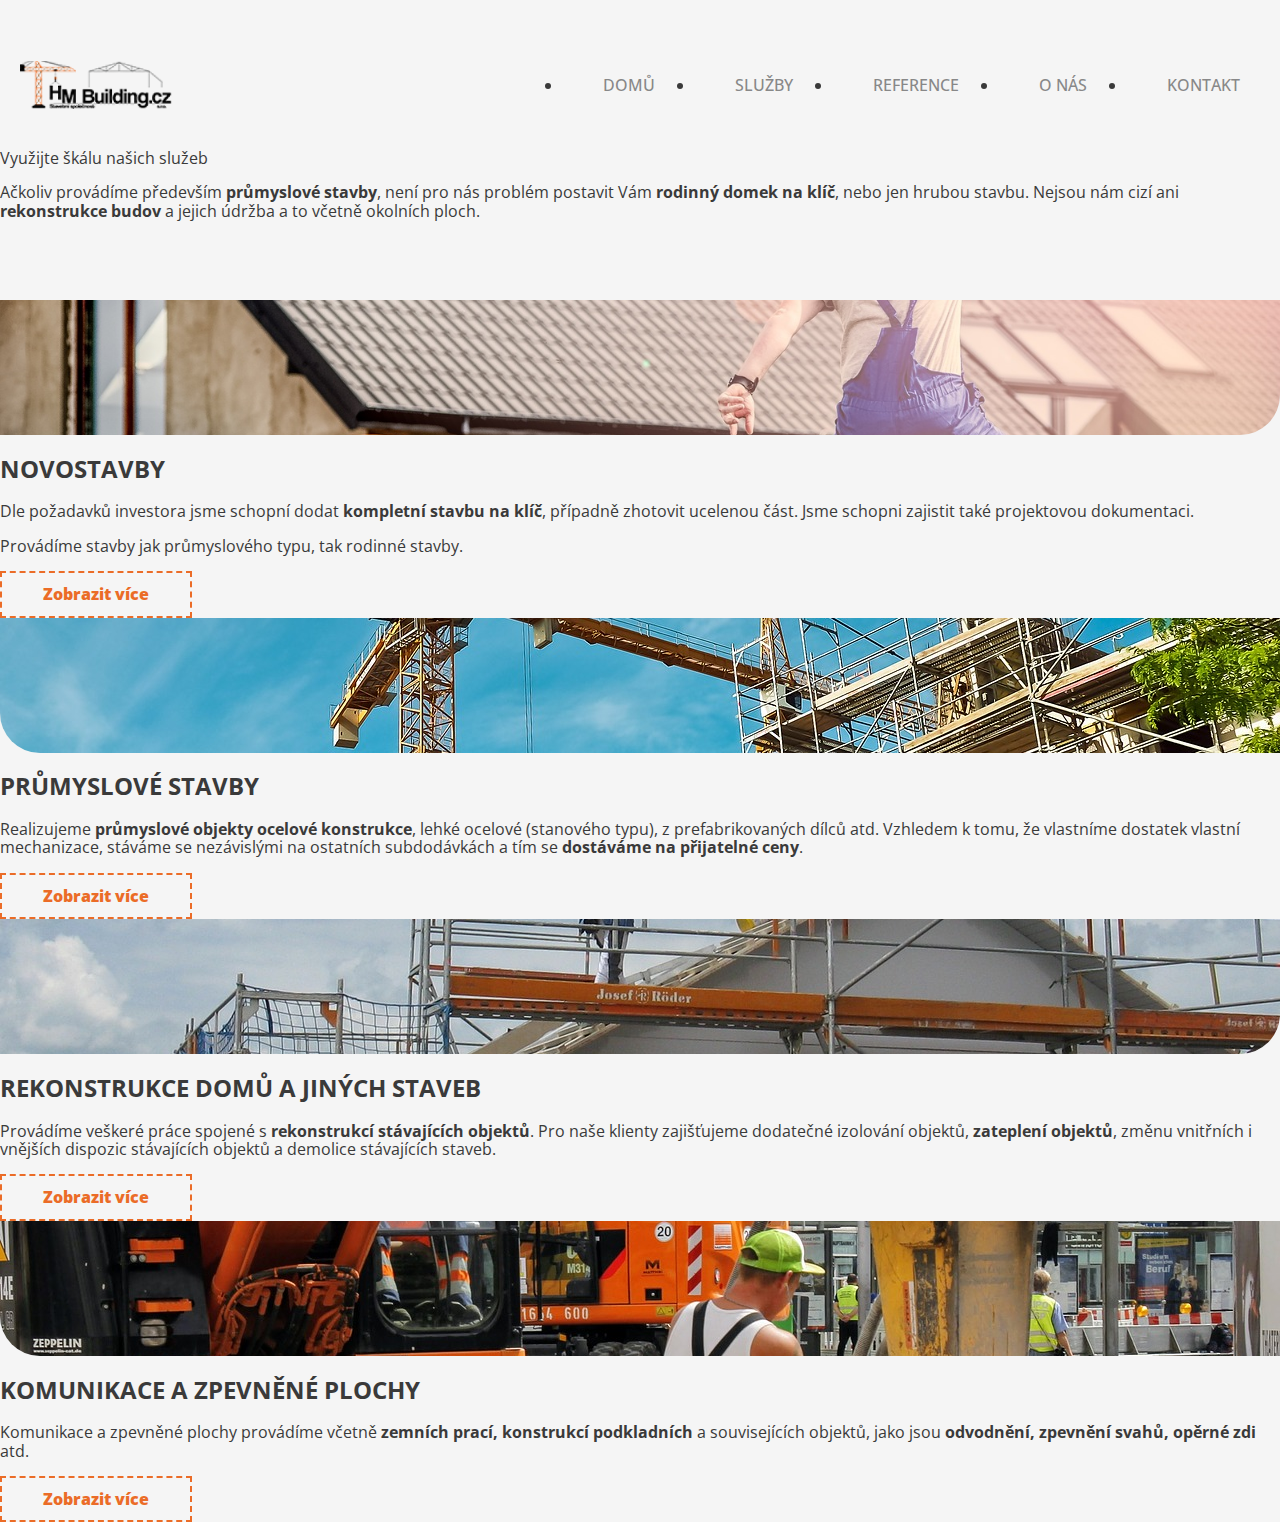
==== index.html @ 8fd3c20a "." ====
<!DOCTYPE html>
<html lang="en">
<head>
    <meta charset="UTF-8">
    <meta http-equiv="X-UA-Compatible" content="IE=edge">
    <meta name="viewport" content="width=device-width, initial-scale=1.0">
    <title>HmBuilding</title>
    <link href='https://fonts.googleapis.com/css?family=Open Sans' rel='stylesheet'>
    <link rel="stylesheet" href="CSS/normalize.css">
    <link rel="stylesheet" href="CSS/main.css">

</head>
<body>
    <main>
        <header class="header">
            <nav class="navigation">
                <div class="navigation__logo">
                    <a href="./index.html">
                        <img src="./media/logo.png" alt="Logo firmy">
                    </a>
                </div>
        
                <menu class="navigation__menu">
                    <span class="menu__arrow"></span>
                    <li class="menu__item"><a class="active" href="./index.html">DOMŮ</a></li>
                    <li class="menu__item"><a href="./index.html#services">SLUŽBY</a></li>
                    <li class="menu__item"><a href="./sites/references.html">REFERENCE</a></li>
                    <li class="menu__item"><a href="./sites/aboutus.html">O NÁS</a></li>
                    <li class="menu__item"><a href="./sites/contact.html">KONTAKT</a></li>
                </menu>

            </nav>
    
            <div class="page-header">
                <p class="page-header__title">HM Building.cz s.r.o 
                    <span class="page-header__title--break">liberecká stavební společnost</span></p>
                <button class="page-header__button button">
                    <a href="./index.html#services">pokračovat<span class="button__arrow-down"></span></a>
                </button>
            </div>
        </header>

        <section class="services">
            <div class="sevices__content">
                <div class="services__intem services__item--header">
                    <div class="item__flex">
                        <p class="item__title">Využijte škálu našich <span class="item__title--marked">služeb</span></p>
                        <p class="item__description">Ačkoliv provádíme především <b>průmyslové stavby</b>, není pro nás problém postavit Vám <b>rodinný domek na klíč</b>, nebo jen hrubou stavbu. Nejsou nám cizí ani <b>rekonstrukce budov</b> a jejich údržba a to včetně okolních ploch.</p>
                    </div>
                </div>

                <div class="services__item services__item--img-newbuidlings" >
                    <div class="item__flex">
                        <h2 class="item__title">NOVOSTAVBY</h2>
                        <p class="item__description">Dle požadavků investora jsme schopní dodat <b>kompletní stavbu na klíč</b>, případně zhotovit ucelenou část. Jsme schopni zajistit také projektovou dokumentaci.</p>
                        <p class="item__description">Provádíme stavby jak průmyslového typu, tak rodinné stavby.</p>
                        <button class="item__button button button--hover-main">
                            <a href="./sites/newbuildings.html">Zobrazit více</a>
                        </button>
                    </div>
                </div>
        
                <div class="services__item services__item--img-industrialbuildings" >
                    <div class="item__flex">
                        <h2 class="item__title">PRŮMYSLOVÉ STAVBY</h2>
                        <p class="item__description">Realizujeme <b>průmyslové objekty ocelové konstrukce</b>, lehké ocelové (stanového typu), z prefabrikovaných dílců atd. Vzhledem k tomu, že vlastníme dostatek vlastní mechanizace, stáváme se nezávislými na ostatních subdodávkách a tím se <b>dostáváme na přijatelné ceny</b>.</p>
                        <button class="item__button button button--hover-main">
                            <a href="./sites/industrialbuildings.html">Zobrazit více</a>  
                        </button>      
                    </div>
                </div>
        
                <div class="services__item services__item--img-reconstructions" >
                    <div class="item__flex">
                        <h2 class="item__title">REKONSTRUKCE DOMŮ A JINÝCH STAVEB</h2>
                        <p class="item__description">Provádíme veškeré práce spojené s <b>rekonstrukcí stávajících objektů</b>. Pro naše klienty zajišťujeme dodatečné izolování objektů, <b>zateplení objektů</b>, změnu vnitřních i vnějších dispozic stávajících objektů a demolice stávajících staveb. </p>
                        <button class="item__button button button--hover-main">
                            <a href="./sites/reconstructions.html">Zobrazit více</a>  
                        </button>
                    </div>
                </div>
        
                <div class="services__item services__item--img-communicationarea" >
                    <div class="item__flex">
                        <h2 class="item__title">KOMUNIKACE A ZPEVNĚNÉ PLOCHY</h2>
                        <p class="item__description">Komunikace a zpevněné plochy provádíme včetně <b>zemních prací, konstrukcí podkladních</b> a souvisejících objektů, jako jsou <b>odvodnění, zpevnění svahů, opěrné zdi</b> atd.</p>
                        <button class="item__button button button--hover-main">
                            <a href="./sites/communicationarea.html">Zobrazit více</a>  
                        </button>
                    </div>
                </div>
            </div>
        </section>
        </main>
</body>
</html>
---- CSS/main.css ----
:root {
    --background: #F5F5F5;
--primary: #EB6C27;
--text: #3a3a3a;
--text--gray: #888888;
}
html{
    overflow-x: hidden;
    font-family: 'Open Sans';
    margin: 0;
    padding: 0;
}

body{
    display: flex;
    flex-direction: column;
    color: var(--text);
    background-color: var(--background);
}

a {
    text-decoration: none;
}

img {
    width: 100%;
    display: block;
    object-fit: cover;
}

.page-header__title {
font-weight: 800;
font-size: 2em;
color: var(--background);
text-align: center;
}


nav.navigation {
position: absolute;
padding: 1.75em 0;
z-index: 5;
width: 100%;
display: flex;
justify-content: space-between;
align-items: center;
background-color: var(--background);
font-weight: 400;
color: var(--text);
}

.navigation__logo img {
height: 3em;
}

.navigation__menu {
display: flex;
justify-content: center;
flex-direction: row;
align-items: center;
z-index: 2;
}

.navigation__menu .menu__item a {
padding: 2.6em 2.5em;
font-weight: 500;
color: var(--text--gray);
}


.page-header .page-header--img none{
    display: none;
}


.button__arrow-down {
    margin-left: 15px;
    margin-bottom: 3px;
    border: solid white;
    border-width: 0 3px 3px 0;
    display: inline-block;
    padding: 8px;
    transform: rotate(45deg);
    -webkit-transform: rotate(45deg);
}

.button {
    width: 250px;
    padding: 12px 40px;
    display: block;
    color: white;
    border: none;
    text-align: center;
    text-decoration: none;
    font-size: 16px;
    font-weight: 800;
    transition-duration: 0.4s;
    cursor: pointer;
    background-color: var(--main);
}

button {
    border: none;
    outline:none;
}


.button a {
    color: var(--white);
}

.page-header__button {
    display: none;
    margin-top: 2em;
    padding: 20px 50px;
    font-size: 1.2em;
}



.services {
    max-width: 1600px;
    margin-left: auto;
    margin-right: auto;
}

.services__content {
    margin-right: 1.5em;
    margin-left: 1.5em;
    gap: 2em;
}

.services__item .button {
    padding: 12px 40px;
    color:#EB6C27;
    width: 12em;
    border: dashed;
    border-width: 2px;
    background-color: var(--white);
}

.services__item .button a {
    color:#EB6C27;
}


.services__item--header {
    margin: 5em 0em;
}

.services__item--img-communicationarea::before, .services__item--img-industrialbuildings::before, .services__item--img-newbuidlings::before, .services__item--img-reconstructions::before{
    content: '';
    display: block;
    min-height: 15vh;
    background-image: unset;
    background-repeat: no-repeat;
    background-size: cover;
    width: 100%;
}

.services__item:nth-child(odd)::before{
    border-radius: 0 0 0 40px;
    background-position: center;
}

.services__item:nth-child(even)::before{
    border-radius: 0 0 40px 0;
}

.services__item--img-newbuidlings::before {
    background-image: url(../media/sluzba-novostavby-1200w.jpg);
    background-position: center;
}


.services__item--img-industrialbuildings::before {
    background: url(../media/sluzba-prumyslove-stavby-1920w.jpg);
    background-position: center;
}

.services__item--img-reconstructions::before {
    background: url(../media/sluzba-rekonstrukce-1920w.jpg);
    background-position: center;
}

.services__item--img-communicationarea::before {
    background: url(../media/sluzba-komunikace-a-zpevnene-plochy-1200w.jpg);
    background-position: center;
}
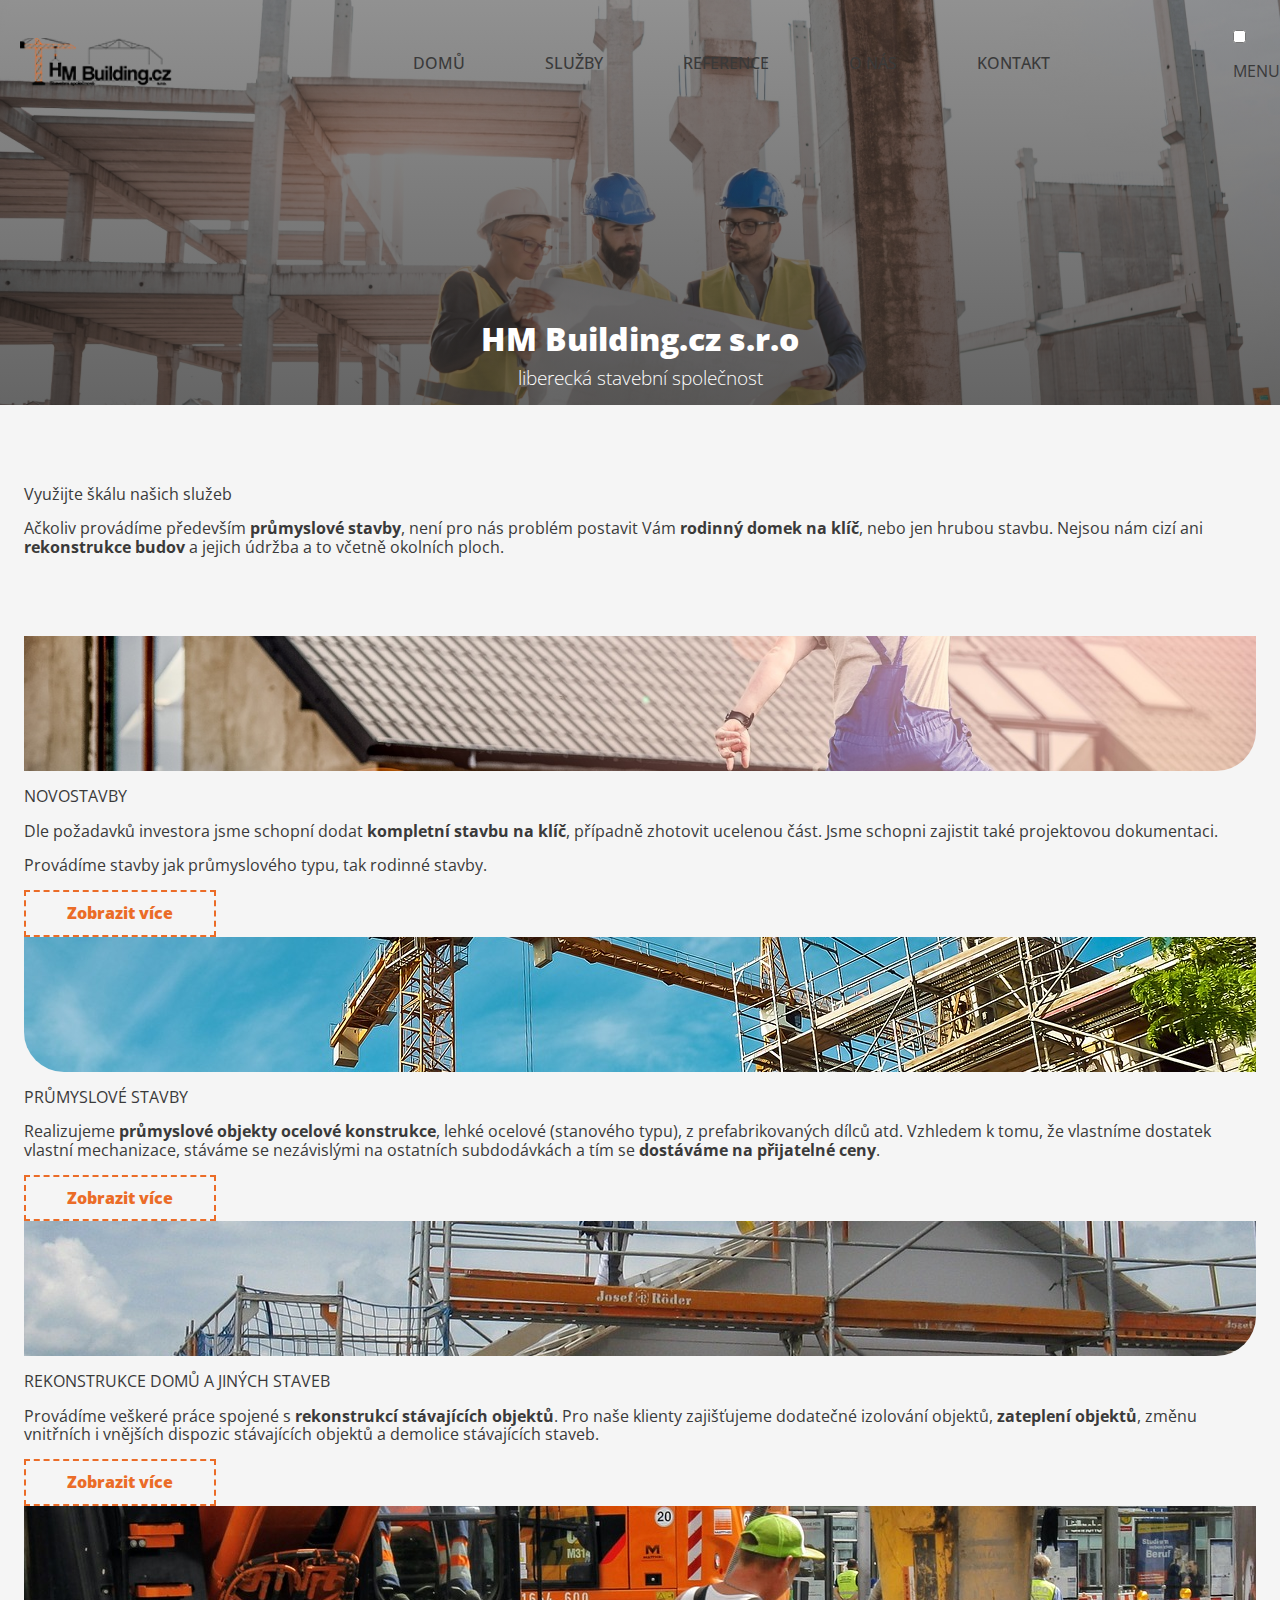
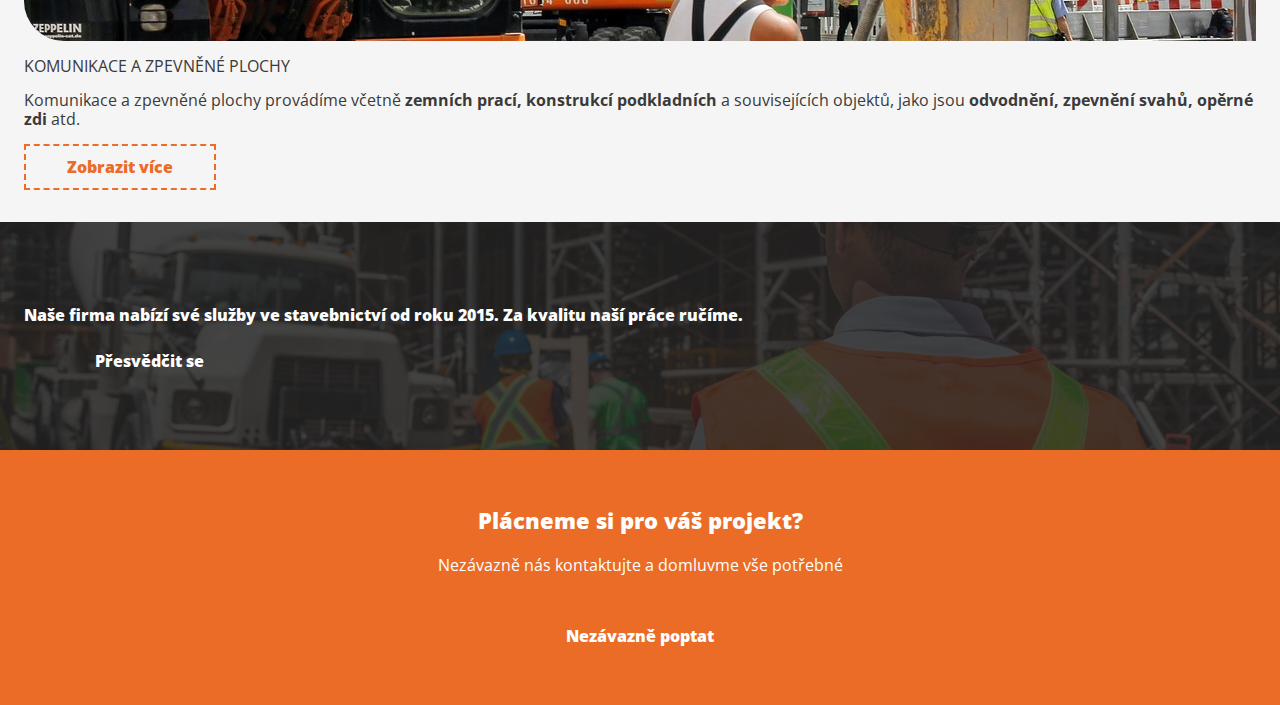
==== commit b2e26f49: "." ====
--- a/index.html
+++ b/index.html
@@ -28,7 +28,12 @@
                     <li class="menu__item"><a href="./sites/aboutus.html">O NÁS</a></li>
                     <li class="menu__item"><a href="./sites/contact.html">KONTAKT</a></li>
                 </menu>
-
+    
+                <div class="navigation__hamburger">
+                    <input type="checkbox" class="hamburger__toggle-menu">
+                    <p class="hamburger__hamburger-description">MENU</p>
+                    <span class="hamburger__hamburger-line"></span>
+                </div>
             </nav>
     
             <div class="page-header">
@@ -39,19 +44,21 @@
                 </button>
             </div>
         </header>
-
-        <section class="services">
-            <div class="sevices__content">
-                <div class="services__intem services__item--header">
+    
+    
+    
+        <section class="services" id="services">
+            <div class="services__content">
+                <div class="services__item services__item--header">
                     <div class="item__flex">
                         <p class="item__title">Využijte škálu našich <span class="item__title--marked">služeb</span></p>
                         <p class="item__description">Ačkoliv provádíme především <b>průmyslové stavby</b>, není pro nás problém postavit Vám <b>rodinný domek na klíč</b>, nebo jen hrubou stavbu. Nejsou nám cizí ani <b>rekonstrukce budov</b> a jejich údržba a to včetně okolních ploch.</p>
                     </div>
                 </div>
-
+        
                 <div class="services__item services__item--img-newbuidlings" >
                     <div class="item__flex">
-                        <h2 class="item__title">NOVOSTAVBY</h2>
+                        <p class="item__title">NOVOSTAVBY</p>
                         <p class="item__description">Dle požadavků investora jsme schopní dodat <b>kompletní stavbu na klíč</b>, případně zhotovit ucelenou část. Jsme schopni zajistit také projektovou dokumentaci.</p>
                         <p class="item__description">Provádíme stavby jak průmyslového typu, tak rodinné stavby.</p>
                         <button class="item__button button button--hover-main">
@@ -62,7 +69,7 @@
         
                 <div class="services__item services__item--img-industrialbuildings" >
                     <div class="item__flex">
-                        <h2 class="item__title">PRŮMYSLOVÉ STAVBY</h2>
+                        <p class="item__title">PRŮMYSLOVÉ STAVBY</p>
                         <p class="item__description">Realizujeme <b>průmyslové objekty ocelové konstrukce</b>, lehké ocelové (stanového typu), z prefabrikovaných dílců atd. Vzhledem k tomu, že vlastníme dostatek vlastní mechanizace, stáváme se nezávislými na ostatních subdodávkách a tím se <b>dostáváme na přijatelné ceny</b>.</p>
                         <button class="item__button button button--hover-main">
                             <a href="./sites/industrialbuildings.html">Zobrazit více</a>  
@@ -72,7 +79,7 @@
         
                 <div class="services__item services__item--img-reconstructions" >
                     <div class="item__flex">
-                        <h2 class="item__title">REKONSTRUKCE DOMŮ A JINÝCH STAVEB</h2>
+                        <p class="item__title">REKONSTRUKCE DOMŮ A JINÝCH STAVEB</p>
                         <p class="item__description">Provádíme veškeré práce spojené s <b>rekonstrukcí stávajících objektů</b>. Pro naše klienty zajišťujeme dodatečné izolování objektů, <b>zateplení objektů</b>, změnu vnitřních i vnějších dispozic stávajících objektů a demolice stávajících staveb. </p>
                         <button class="item__button button button--hover-main">
                             <a href="./sites/reconstructions.html">Zobrazit více</a>  
@@ -82,7 +89,7 @@
         
                 <div class="services__item services__item--img-communicationarea" >
                     <div class="item__flex">
-                        <h2 class="item__title">KOMUNIKACE A ZPEVNĚNÉ PLOCHY</h2>
+                        <p class="item__title">KOMUNIKACE A ZPEVNĚNÉ PLOCHY</p>
                         <p class="item__description">Komunikace a zpevněné plochy provádíme včetně <b>zemních prací, konstrukcí podkladních</b> a souvisejících objektů, jako jsou <b>odvodnění, zpevnění svahů, opěrné zdi</b> atd.</p>
                         <button class="item__button button button--hover-main">
                             <a href="./sites/communicationarea.html">Zobrazit více</a>  
@@ -91,6 +98,26 @@
                 </div>
             </div>
         </section>
-        </main>
+    
+        <section class="confidence">
+            <div class="confidence__content">
+                <p class="content__description">Naše firma nabízí své služby 
+                    ve stavebnictví od roku 2015.
+                <span class="content__description--break">Za kvalitu naší práce ručíme.</span></p>
+                <button class="content__button button button--hover-darkmain">
+                    <a href="./sites/references.html">Přesvědčit se</a>
+                </button>
+            </div>
+        </section>
+    
+       
+        <footer class="footer">
+            <h2 class="footer__title">Plácneme si pro váš projekt?</h2>
+            <p class="footer__description">Nezávazně nás kontaktujte a domluvme vše potřebné</p>
+            <button class="footer__button button button--hover-darkmain">
+                <a href="./sites/contact.html">Nezávazně poptat</a>
+            </button>
+        </footer>
+    </main>
 </body>
 </html>--- a/CSS/main.css
+++ b/CSS/main.css
@@ -35,38 +35,83 @@
 text-align: center;
 }
 
+.page-header.page-header--img-none {
+    display: none;
+}    
+
+.page-header {
+    background-image:
+    linear-gradient(to bottom, rgba(36, 36, 36, 0.50), rgba(36, 36, 36, 0.70)),
+    url(../media/pageheader-1920w.jpg);
+    background-size: cover;
+    background-repeat: no-repeat;
+    background-position: top center;
+    min-height: 45vh;
+    display: flex;
+    flex-direction: column;
+    align-items: center;
+    justify-content: end;
+}
+
+.page-header__title {
+    font-weight: 800;
+    font-size: 2em;
+    color: white;
+    text-align: center;
+    margin-bottom: 0.5em;
+}
+
+.page-header__title--break {
+    display: block;
+    font-weight: 300;
+    margin-top: 0.5em;
+    font-size: 0.6em;
+}
+
 
 nav.navigation {
-position: absolute;
-padding: 1.75em 0;
-z-index: 5;
-width: 100%;
-display: flex;
-justify-content: space-between;
-align-items: center;
-background-color: var(--background);
-font-weight: 400;
-color: var(--text);
+    position: absolute;
+    padding: 1.75em 0;
+    z-index: 999;
+    width: 100%;
+    display: flex;
+    justify-content: space-between;
+    align-items: center;
+    transition: 0.3s;
+    background-color: var(--white);
+    font-weight: 400;
+    color: var(--grey);
 }
 
 .navigation__logo img {
-height: 3em;
+    height: 3em;
 }
 
 .navigation__menu {
-display: flex;
-justify-content: center;
-flex-direction: row;
-align-items: center;
-z-index: 2;
+    display: flex;
+    justify-content: center;
+    flex-direction: row;
+    align-items: center;
+    z-index: 2;
+    transition: 0.5s;
+}
+
+.navigation__menu .menu__item {
+    list-style-type: none;
 }
 
 .navigation__menu .menu__item a {
-padding: 2.6em 2.5em;
-font-weight: 500;
-color: var(--text--gray);
-}
-
+    padding: 2.6em 2.5em;
+    transition: 0.3s;
+    font-weight: 500;
+    color: var(--lightgrey);
+}
+
+
+.navigation__menu .menu__item a:hover {
+    box-shadow: 0 -5px 0px var(--main) inset, 
+    500px 0 0 rgba(235, 108, 39, 0.1) inset;
+}
 
 .page-header .page-header--img none{
     display: none;
@@ -187,3 +232,56 @@
     background: url(../media/sluzba-komunikace-a-zpevnene-plochy-1200w.jpg);
     background-position: center;
 }
+
+.confidence {
+    background-image:
+    linear-gradient(to bottom, rgba(36, 36, 36, 0.85), rgba(36, 36, 36, 0.85)),
+    url(../media/background-CTAblock-4460w.jpg);
+    background-repeat: no-repeat;
+    font-weight: 800;
+    background-position: center;
+    background-size: cover;
+    padding: 1.5em;
+    color: white;
+    margin-top: 2em;
+    display: flex;
+    flex-direction: column;
+    justify-content: center;
+    min-height: 20vh;
+    padding: 1.5em;
+}
+
+.confidence__content {
+    max-width: 1600px;
+}
+
+footer {
+    padding: 1.5em;
+    text-align: center;
+    background-color: #EB6C27;
+    color: white;
+}
+
+.footer__button {
+    background-color: var(--white);
+    padding: 20px 30px;
+    margin-left: auto;
+    margin-right: auto;
+    margin-bottom: 1em;
+}
+
+.footer__button a {
+    color: var(--main);
+}
+
+.footer__description {
+    margin-bottom: 2em;
+    font-weight: 400;
+}
+
+.footer__title {
+    margin-top: 1.5em;
+    font-weight: 800;
+    font-size: 1.40em;
+    margin-bottom: 1em;
+}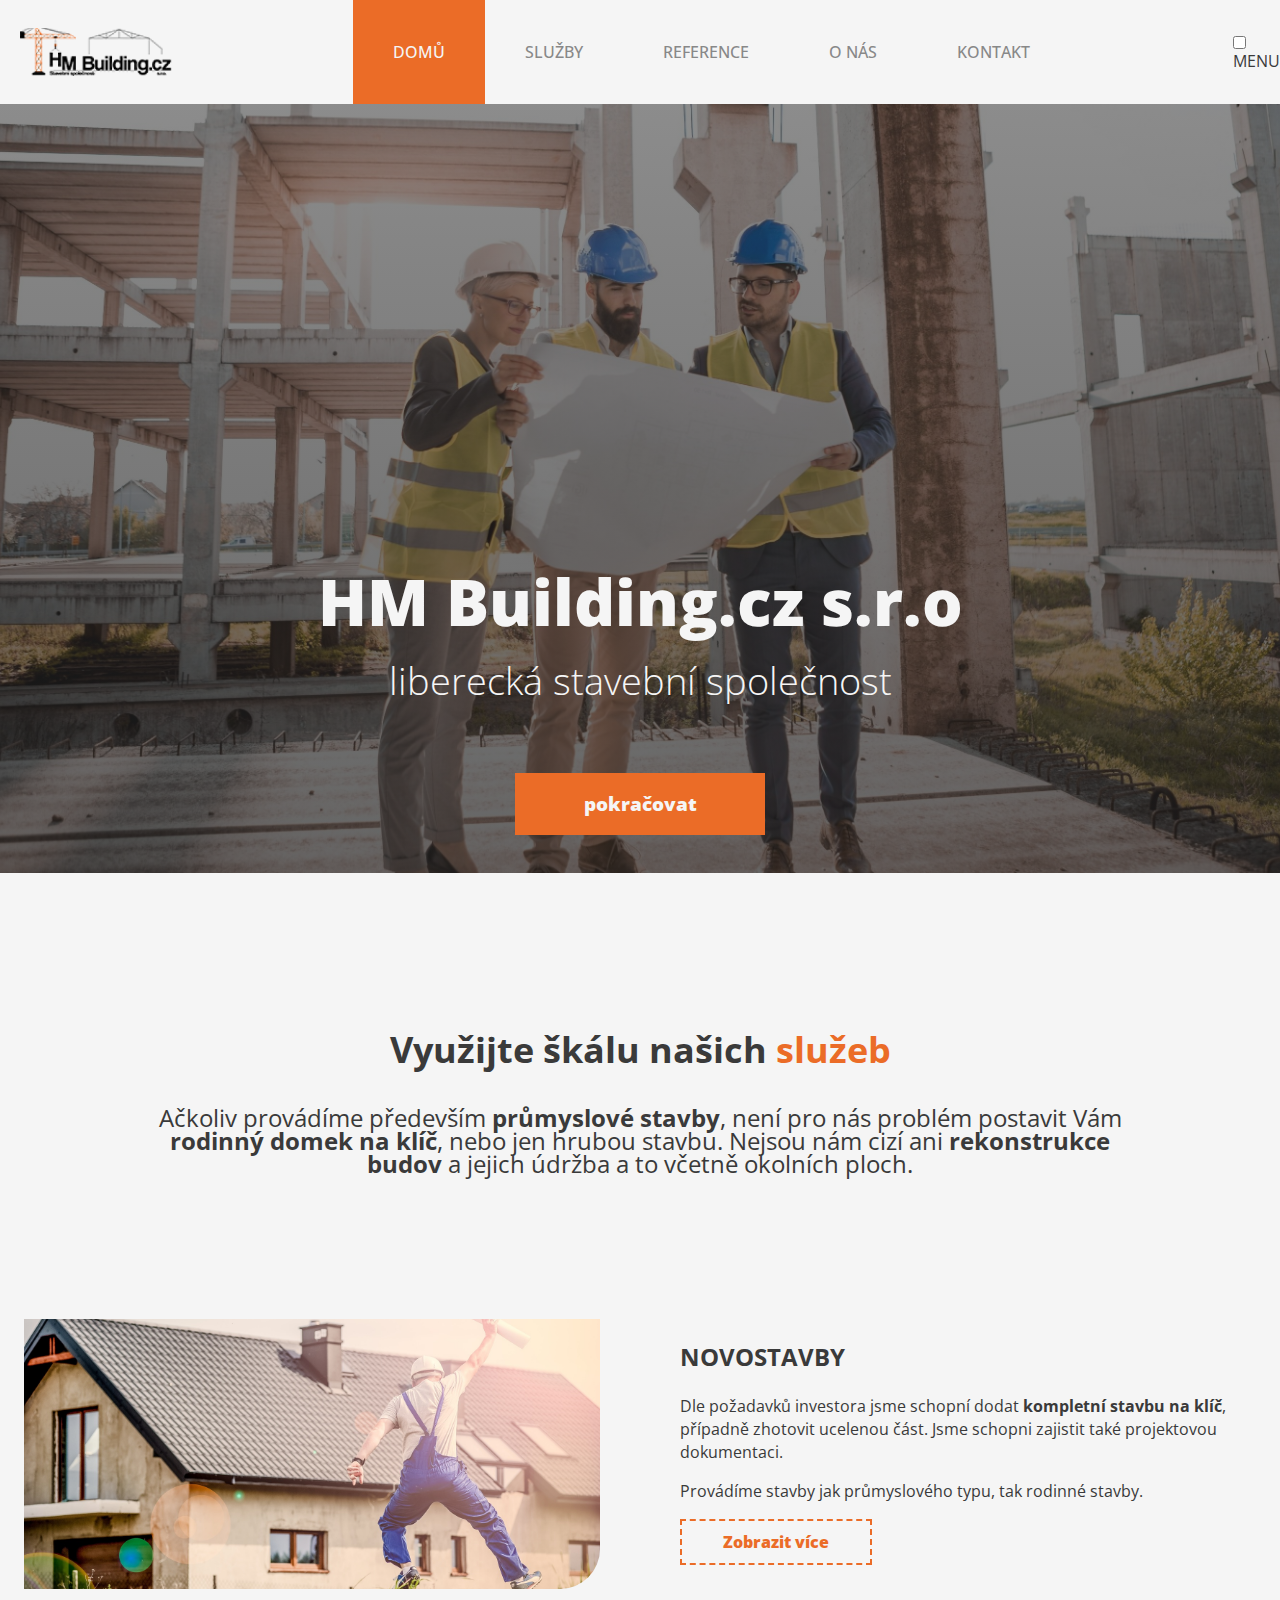
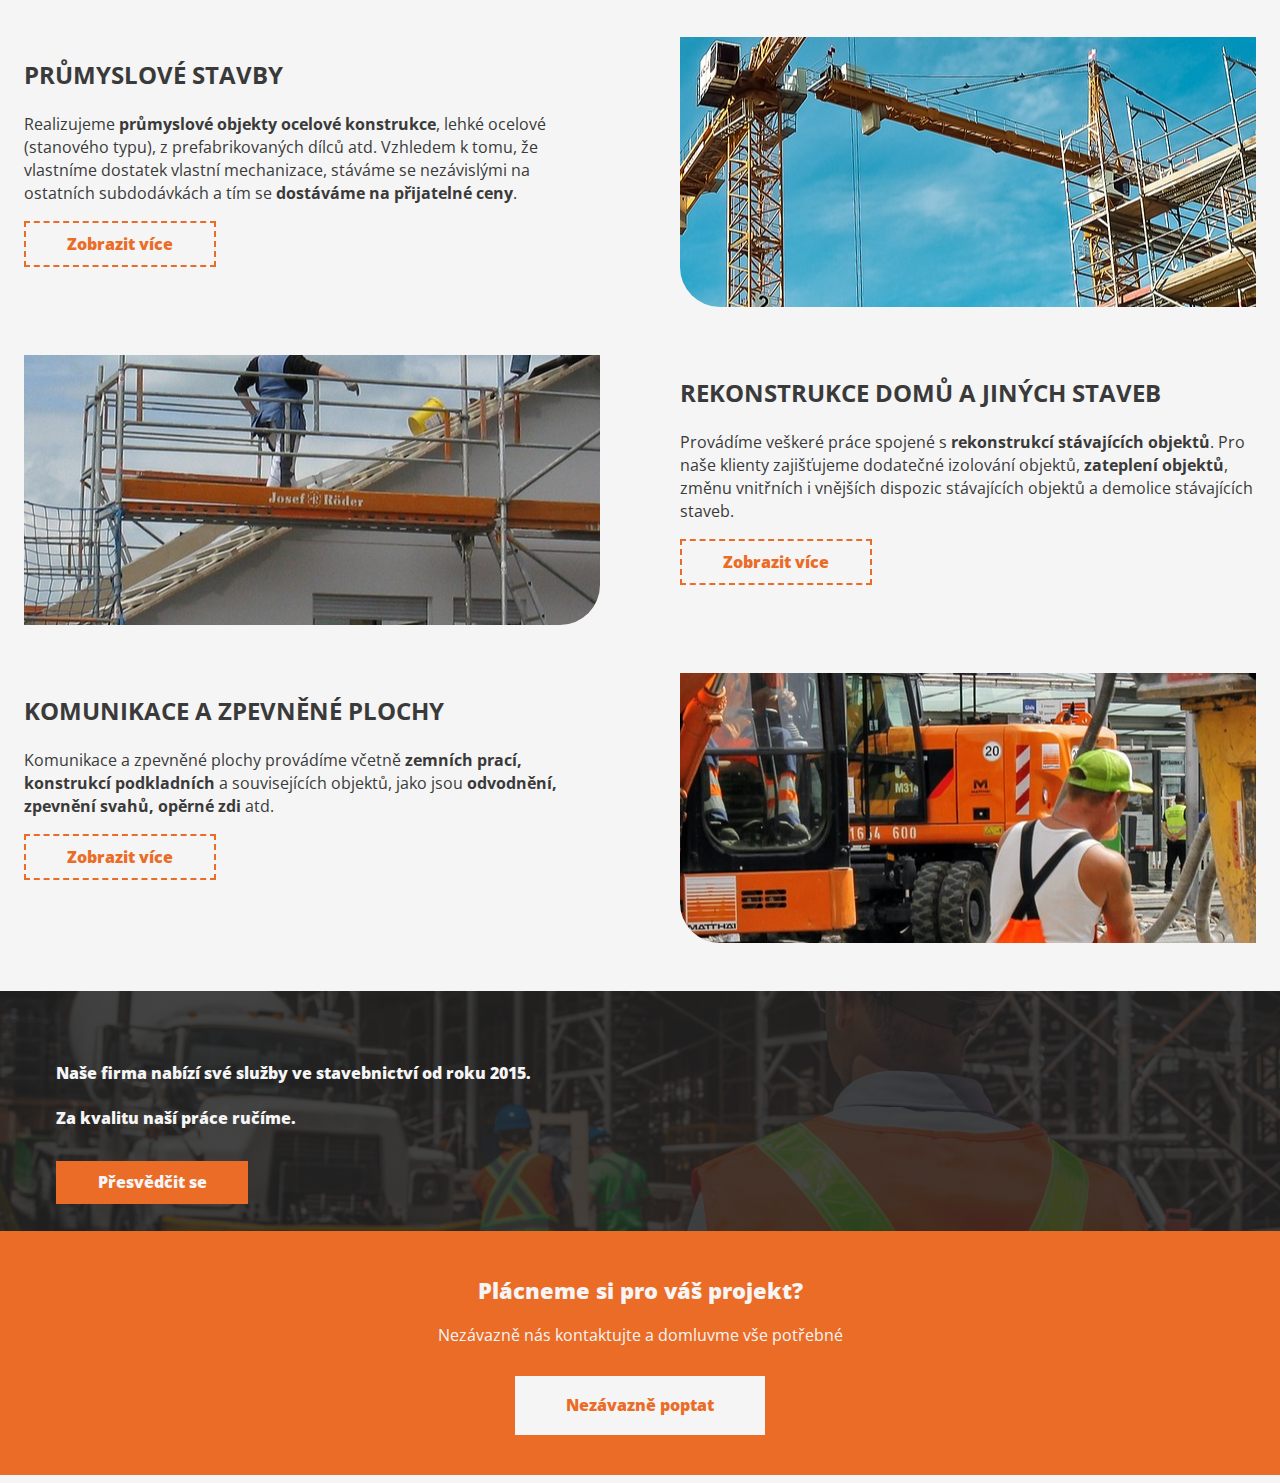
==== commit 6f33cca8: "." ====
--- a/index.html
+++ b/index.html
@@ -24,9 +24,9 @@
                     <span class="menu__arrow"></span>
                     <li class="menu__item"><a class="active" href="./index.html">DOMŮ</a></li>
                     <li class="menu__item"><a href="./index.html#services">SLUŽBY</a></li>
-                    <li class="menu__item"><a href="./sites/references.html">REFERENCE</a></li>
-                    <li class="menu__item"><a href="./sites/aboutus.html">O NÁS</a></li>
-                    <li class="menu__item"><a href="./sites/contact.html">KONTAKT</a></li>
+                    <li class="menu__item"><a href="./references.html">REFERENCE</a></li>
+                    <li class="menu__item"><a href="./aboutus.html">O NÁS</a></li>
+                    <li class="menu__item"><a href="./contact.html">KONTAKT</a></li>
                 </menu>
     
                 <div class="navigation__hamburger">
@@ -62,7 +62,7 @@
                         <p class="item__description">Dle požadavků investora jsme schopní dodat <b>kompletní stavbu na klíč</b>, případně zhotovit ucelenou část. Jsme schopni zajistit také projektovou dokumentaci.</p>
                         <p class="item__description">Provádíme stavby jak průmyslového typu, tak rodinné stavby.</p>
                         <button class="item__button button button--hover-main">
-                            <a href="./sites/newbuildings.html">Zobrazit více</a>
+                            <a href="./newbuildings.html">Zobrazit více</a>
                         </button>
                     </div>
                 </div>
@@ -72,7 +72,7 @@
                         <p class="item__title">PRŮMYSLOVÉ STAVBY</p>
                         <p class="item__description">Realizujeme <b>průmyslové objekty ocelové konstrukce</b>, lehké ocelové (stanového typu), z prefabrikovaných dílců atd. Vzhledem k tomu, že vlastníme dostatek vlastní mechanizace, stáváme se nezávislými na ostatních subdodávkách a tím se <b>dostáváme na přijatelné ceny</b>.</p>
                         <button class="item__button button button--hover-main">
-                            <a href="./sites/industrialbuildings.html">Zobrazit více</a>  
+                            <a href="./industrialbuildings.html">Zobrazit více</a>  
                         </button>      
                     </div>
                 </div>
@@ -82,7 +82,7 @@
                         <p class="item__title">REKONSTRUKCE DOMŮ A JINÝCH STAVEB</p>
                         <p class="item__description">Provádíme veškeré práce spojené s <b>rekonstrukcí stávajících objektů</b>. Pro naše klienty zajišťujeme dodatečné izolování objektů, <b>zateplení objektů</b>, změnu vnitřních i vnějších dispozic stávajících objektů a demolice stávajících staveb. </p>
                         <button class="item__button button button--hover-main">
-                            <a href="./sites/reconstructions.html">Zobrazit více</a>  
+                            <a href="./reconstructions.html">Zobrazit více</a>  
                         </button>
                     </div>
                 </div>
@@ -92,7 +92,7 @@
                         <p class="item__title">KOMUNIKACE A ZPEVNĚNÉ PLOCHY</p>
                         <p class="item__description">Komunikace a zpevněné plochy provádíme včetně <b>zemních prací, konstrukcí podkladních</b> a souvisejících objektů, jako jsou <b>odvodnění, zpevnění svahů, opěrné zdi</b> atd.</p>
                         <button class="item__button button button--hover-main">
-                            <a href="./sites/communicationarea.html">Zobrazit více</a>  
+                            <a href="./communicationarea.html">Zobrazit více</a>  
                         </button>
                     </div>
                 </div>
@@ -105,7 +105,7 @@
                     ve stavebnictví od roku 2015.
                 <span class="content__description--break">Za kvalitu naší práce ručíme.</span></p>
                 <button class="content__button button button--hover-darkmain">
-                    <a href="./sites/references.html">Přesvědčit se</a>
+                    <a href="./references.html">Přesvědčit se</a>
                 </button>
             </div>
         </section>
@@ -115,7 +115,7 @@
             <h2 class="footer__title">Plácneme si pro váš projekt?</h2>
             <p class="footer__description">Nezávazně nás kontaktujte a domluvme vše potřebné</p>
             <button class="footer__button button button--hover-darkmain">
-                <a href="./sites/contact.html">Nezávazně poptat</a>
+                <a href="./contact.html">Nezávazně poptat</a>
             </button>
         </footer>
     </main>
--- a/CSS/main.css
+++ b/CSS/main.css
@@ -4,20 +4,23 @@
 --text: #3a3a3a;
 --text--gray: #888888;
 }
-html{
-    overflow-x: hidden;
-    font-family: 'Open Sans';
-    margin: 0;
-    padding: 0;
-}
-
-body{
+html {
+    font-family: 'Open Sans', sans-serif;
+    scroll-behavior: smooth;
+}
+
+body {
     display: flex;
     flex-direction: column;
     color: var(--text);
     background-color: var(--background);
 }
 
+*{
+    margin: 0;
+    padding: 0;
+}
+
 a {
     text-decoration: none;
 }
@@ -25,15 +28,61 @@
 img {
     width: 100%;
     display: block;
+    margin: 0;
+    padding: 0;
     object-fit: cover;
 }
 
-.page-header__title {
-font-weight: 800;
-font-size: 2em;
-color: var(--background);
-text-align: center;
-}
+nav.navigation {
+    position: absolute;
+    padding: 1.75em 0;
+    z-index: 999;
+    width: 100%;
+    display: flex;
+    justify-content: space-between;
+    align-items: center;
+    background-color: var(--background);
+    font-weight: 400;
+    color: var(--text);
+}
+
+.navigation__logo img {
+    height: 3em;
+}
+
+.navigation__menu {
+    display: flex;
+    justify-content: center;
+    flex-direction: row;
+    align-items: center;
+    z-index: 2;
+}
+
+.navigation__menu .menu__item {
+    list-style-type: none;
+}
+
+.navigation__menu .menu__item a {
+    padding: 2.6em 2.5em;
+    font-weight: 500;
+    color: var(--text--gray);
+}
+
+
+.navigation__menu .menu__item a:hover {
+    box-shadow: 0 -5px 0px var(--primary) inset, 
+    500px 0 0 rgba(235, 108, 39, 0.1) inset;
+}
+
+
+
+.navigation a.active {
+    background-color: var(--primary);
+    color: var(--background);
+}
+
+
+
 
 .page-header.page-header--img-none {
     display: none;
@@ -56,7 +105,7 @@
 .page-header__title {
     font-weight: 800;
     font-size: 2em;
-    color: white;
+    color: var(--background);
     text-align: center;
     margin-bottom: 0.5em;
 }
@@ -69,79 +118,19 @@
 }
 
 
-nav.navigation {
-    position: absolute;
-    padding: 1.75em 0;
-    z-index: 999;
-    width: 100%;
-    display: flex;
-    justify-content: space-between;
-    align-items: center;
-    transition: 0.3s;
-    background-color: var(--white);
-    font-weight: 400;
-    color: var(--grey);
-}
-
-.navigation__logo img {
-    height: 3em;
-}
-
-.navigation__menu {
-    display: flex;
-    justify-content: center;
-    flex-direction: row;
-    align-items: center;
-    z-index: 2;
-    transition: 0.5s;
-}
-
-.navigation__menu .menu__item {
-    list-style-type: none;
-}
-
-.navigation__menu .menu__item a {
-    padding: 2.6em 2.5em;
-    transition: 0.3s;
-    font-weight: 500;
-    color: var(--lightgrey);
-}
-
-
-.navigation__menu .menu__item a:hover {
-    box-shadow: 0 -5px 0px var(--main) inset, 
-    500px 0 0 rgba(235, 108, 39, 0.1) inset;
-}
-
-.page-header .page-header--img none{
-    display: none;
-}
-
-
-.button__arrow-down {
-    margin-left: 15px;
-    margin-bottom: 3px;
-    border: solid white;
-    border-width: 0 3px 3px 0;
-    display: inline-block;
-    padding: 8px;
-    transform: rotate(45deg);
-    -webkit-transform: rotate(45deg);
-}
 
 .button {
     width: 250px;
     padding: 12px 40px;
     display: block;
-    color: white;
+    color: var(--background);
     border: none;
     text-align: center;
     text-decoration: none;
     font-size: 16px;
     font-weight: 800;
-    transition-duration: 0.4s;
     cursor: pointer;
-    background-color: var(--main);
+    background-color: var(--primary);
 }
 
 button {
@@ -151,7 +140,7 @@
 
 
 .button a {
-    color: var(--white);
+    color: var(--background);
 }
 
 .page-header__button {
@@ -177,17 +166,41 @@
 
 .services__item .button {
     padding: 12px 40px;
-    color:#EB6C27;
+    color:var(--primary);
     width: 12em;
     border: dashed;
     border-width: 2px;
-    background-color: var(--white);
+    background-color: var(--background);
 }
 
 .services__item .button a {
-    color:#EB6C27;
-}
-
+    color:var(--primary);
+}
+
+.item__title--marked {
+    color:var(--primary);
+}
+
+.services__item .item__description {
+    font-weight: 400;
+    font-size: 1.1rem;
+    margin-bottom: 1em;
+    line-height: 23px;
+    font-size: 1em;
+}
+
+.services__item .item__title {
+    font-weight: 700;
+    font-size: 1.5em;
+    margin-bottom: 1em;
+    margin-top: 1em;
+}
+
+.services__item {
+    display: flex;
+    flex-direction: column;
+    margin-bottom: 3em;
+}
 
 .services__item--header {
     margin: 5em 0em;
@@ -233,6 +246,7 @@
     background-position: center;
 }
 
+
 .confidence {
     background-image:
     linear-gradient(to bottom, rgba(36, 36, 36, 0.85), rgba(36, 36, 36, 0.85)),
@@ -242,7 +256,7 @@
     background-position: center;
     background-size: cover;
     padding: 1.5em;
-    color: white;
+    color: var(--background);
     margin-top: 2em;
     display: flex;
     flex-direction: column;
@@ -255,15 +269,69 @@
     max-width: 1600px;
 }
 
+.content__description--break {
+    display: block;
+    margin-top: 1.5em;
+}
+
+.content__button {
+    margin-top: 2em;
+    padding: 12px 40px;
+    width: 12em;
+}
+
+
+.references {
+    margin-bottom: 5em;
+}
+
+.references__item--header .item__title {
+    text-align: start;
+    font-size: 2em;
+    font-weight: 800;
+    margin-bottom: 1em;
+}
+
+.references__item--header .item__description {
+    text-align: start;
+}
+
+.references__item a {
+    display: block;
+    color: var(--text);
+}
+
+.references__item {
+    margin: 2.5em 1.5em;
+    text-align: center;
+}
+
+.references__button {
+    margin-left: auto;
+    margin-right: auto;
+    margin-bottom: 6em;
+    padding: 15px;
+}
+
+.overlay__title {
+    font-size: 1.5em;
+    font-weight: 800;
+    margin-top: 0.5em;
+}
+
+.overlay__description {
+    margin-top: 0.5em;
+}
+
 footer {
     padding: 1.5em;
     text-align: center;
-    background-color: #EB6C27;
-    color: white;
+    background-color: var(--primary);
+    color: var(--background);
 }
 
 .footer__button {
-    background-color: var(--white);
+    background-color: var(--background);
     padding: 20px 30px;
     margin-left: auto;
     margin-right: auto;
@@ -271,7 +339,7 @@
 }
 
 .footer__button a {
-    color: var(--main);
+    color: var(--primary);
 }
 
 .footer__description {
@@ -284,4 +352,675 @@
     font-weight: 800;
     font-size: 1.40em;
     margin-bottom: 1em;
+}
+
+.content__list {
+    list-style: none;
+}
+
+.content__list .list__item::before {
+    content: "\2022"; 
+    color: var(--primary); 
+    font-weight: 800;
+    font-size: 2em;
+    display: inline-block;
+    vertical-align: middle;
+    width: 1em;
+}
+
+.list__item {
+    margin: 0;
+}
+
+.aboutus {
+    font-weight: 400;
+    margin-left: 1.5em;
+    margin-right: 1.5em;
+    margin-bottom: 5em;
+    font-size: 1.15em;
+}
+
+.aboutus__content {
+    max-width: 1600px;
+    margin: 0 auto;
+}
+
+.content__title {
+    font-size: 2em;
+    font-weight: 800;
+}
+
+.content__description{
+    margin-top: 1em;
+    margin-bottom: 1em;
+    line-height: 21px;
+    font-weight: 400;
+}
+
+.contact .content__title {
+    margin-left: 0.5em;
+}
+
+.contact {
+    margin-top: 5em;
+    margin-left: 0;
+    margin-right: 0;
+    margin-bottom: 5em;
+}
+
+.aboutus--fullwidth .aboutus__content{
+    max-width: unset;
+    margin-right: 0;
+    float: right;
+}
+
+
+.content__description--centered {
+    margin-right: 1em;
+    margin-left: 1em;
+}
+.contact .content__grid {
+    display: grid;
+    align-items: center;
+    grid-template-columns: 1fr 1.5em;
+    grid-template-areas:
+    "contacts ."
+    "map map"
+    "form .";
+    width: 100%;
+}
+.grid__contacts {
+    grid-area: contacts;
+    margin-left: 1.5em;
+}
+
+.grid__map {
+    grid-area: map;
+    margin: 0;
+    width: 100%;
+}
+
+.grid__form {
+    grid-area: form;
+    margin-right: 1.5em;
+    margin-left: 1.5em;
+}
+
+.form__title {
+    margin-top: 2em;
+    font-size: 1.25em;
+    font-weight: 800;
+    margin-bottom: 1em;
+}
+
+.contacts__description {
+    position: relative;
+    margin-left: 3em;
+    margin-top: 3em;
+    margin-bottom: 3em;
+    font-weight: 800;
+    color: var(--primary);
+}
+.icon-dot {
+    position: relative;
+}
+.icon-dot::before {
+    bottom: -9px;
+    left: -55px;
+    position: absolute;
+    content: '';
+    border-radius: 50%;
+    height: 2.5rem;
+    width: 2.5rem;
+    margin-right: 0.5rem;
+    background-color: var(--primary);    
+}
+.icon-dot--phone::before {
+    content: url("../media/local_phone_24px.svg");
+    position: absolute;
+    left: -45px;
+    z-index: 1;
+}
+.icon-dot--mail::before {
+    content: url("../media/mail_24px.svg");
+    position: absolute;
+    left: -45px;
+    z-index: 1;
+}
+.icon-dot--position::before {
+    content: url("../media/room_24px.svg");
+    position: absolute;
+    left: -42px;
+    z-index: 1;
+}
+
+.form-labels {
+    margin-top: 2em;
+}
+
+.form .button {
+    margin-top: 1.5em;
+}
+
+label {
+    font-weight: 800;
+}
+
+input[type=text], select, textarea {
+    font-weight: 800;
+    width: 100%;
+    padding: 12px; 
+    border: 1px solid var(--primary);
+    box-sizing: border-box; 
+    margin-top: 6px; 
+    margin-bottom: 16px; 
+    resize: vertical 
+  }
+  
+  input[type=submit] {
+    background-color: var(--primary);
+    color: var(--background);
+    padding: 12px 20px;
+    border: none;
+    cursor: pointer;
+    min-width: 19em;
+    padding: 1.5em;
+  }
+  
+  input[type=submit]:hover {
+    background-color: var(--primary);
+  }
+  
+  .container {
+    background-color: var(--background);
+    padding: 20px;
+  }
+
+
+
+.newbuildings,.industrialbuidlings, .communicationarea, .reconstructions {
+    margin-top: 5em;
+    margin-left: 1.5em;
+    margin-right: 1.5em;
+}
+
+.newbuildings__content, .industrialbuidlings__content, .communicationarea__content, .reconstructions__content {
+    max-width: 1600px;
+    margin: 0 auto;
+}
+
+.newbuildings, .industrialbuidlings, .reconstructions, .communicationarea {
+    margin-bottom: 10em;
+}
+
+.communicationarea .content__list, .reconstructions .content__list {
+    margin-bottom: 1em;
+}
+
+.list__inner-list {
+    list-style: none;
+}
+
+.list__inner-list .list__item::before {
+    content: "\2022"; 
+    color: var(--primary); 
+    font-weight: 800;
+    font-size: 2em;
+    margin-left: 1.5em;
+    display: inline-block;
+    vertical-align: middle;
+    width: 1em;
+}
+
+.content__mobile {
+    display: none;
+}
+
+.desktop__lists .content__list:nth-child(4) {
+    margin-left: 0;
+}
+
+
+
+
+
+.gallery {
+    margin-top: 5em;
+    margin-left: 1em;
+    margin-right: 1em;
+    margin-bottom: 5em;
+}
+
+.gallery .content__title {
+    margin-bottom: 1em;
+}
+
+.gallery__content .content__grid {
+    display: grid;
+    margin-top: 3em;
+    grid-template-columns: repeat(1, 1fr);
+    gap: 15px;
+    grid-auto-flow: dense;
+}
+
+
+.aboutus, .communicationarea, .contact, .industrialbuidlings, .newbuildings, .outsideareas, .reconstructions, .references, .washing, .gallery {
+    margin-top: 20vh;
+}
+
+#reference {
+    margin-top: 2em;
+    margin-bottom: 1em;
+}
+
+.confidence p.content__description {
+    font-weight: 800;
+}
+
+/*_______________________________________________________________________________________________________________________________________________________________*/
+
+
+
+@media screen and (max-width: 410px) {
+    .page-header {
+        min-height: 70vh;
+    }
+}
+
+@media screen and (max-width: 1024px) {
+
+    .content__desktop {
+        display: none;
+    }
+    .content__mobile {
+        display: block;
+    }
+
+    .navigation__menu {
+        display: none;
+        justify-content: start;
+        flex-direction: column;
+        align-items: center;
+        position: absolute;
+        top: 112px;
+        left: 0.75em;
+        right: 0.75em;
+        background-color: #EB6C27;
+        height: 310px;
+        font-size: 1em;
+        padding-top: 20px;
+    }
+
+    .navigation__hamburger {
+        display: block;
+    }
+
+    .navigation__menu .menu__item{
+        width: 100%;
+        margin-top: 1.5em;
+    }
+
+    .navigation__menu .menu__item:first-child{
+        margin-top: 0;
+    }
+    
+    .navigation__menu .menu__item a {
+        padding: 10px 30px;
+        color: var(--background);
+        font-size: 1.5em;
+        text-decoration: underline;
+        text-decoration-thickness: 1px;
+    }
+
+    .navigation__menu .menu__item a.active {
+        font-weight: 700;
+    }
+
+    .hamburger__hamburger-description {
+        display: block;
+    }
+}
+
+@media screen and (min-width: 901px) {
+    .menu__arrow {
+        display: none;
+    }
+
+    .page-header.page-header--img-none {
+        display: block;
+        min-height: 20vh;
+        background-position: center center;
+    }
+
+    .page-header.page-header--img-none .page-header__title, .page-header.page-header--img-none .page-header__button{
+        display: none;
+    }
+}
+
+
+
+
+@media (min-width: 768px) {
+
+    .gallery__content .content__grid {
+        max-width: 1600px;
+        margin-left: auto;
+        margin-right: auto;
+        grid-template-columns: repeat(2, 1fr);
+    }
+    .gallery {
+        margin-left: 1em;
+        margin-right: 1em;
+        margin-bottom: 10em;
+        text-align: center;
+    }
+
+
+    .grid__map {
+        position: relative;
+    }
+
+    .content__description--centered {
+        text-align: center;
+        margin-bottom: 7em;
+    }
+
+    .content__list {
+        margin-left: 5em;
+    }
+    
+    
+    .content__title {
+        font-size: 3em;
+        margin-bottom: 1.5em;
+        text-align: center;
+    }
+
+    .services__item--header {
+        margin: 5em 0em;
+        max-width: 1000px;
+        margin-left: auto;
+        margin-right: auto;
+        text-align: center;
+        grid-column-start: 1;
+        grid-column-end: 3;
+        font-size: 1.5em;
+    }
+
+    .item__link {
+        max-width: 80vw;
+        margin-left: auto;
+        margin-right: auto;
+    }
+
+    .services__item::before{
+        min-height: 25vh;
+    }
+
+    .confidence__content {
+        min-height: 10em;
+        padding-left: 2em;
+        padding-top: 2em;
+    }
+
+    .button--hover-primary:hover {
+        background-color: var(--primary);
+    }
+
+    .button--hover-primary:hover a {
+        color: var(--background);
+    }
+
+    .button--hover-darkprimary:hover {
+        background-color: var(--text);
+    }
+
+    .button--hover-darkprimary:hover a {
+        color: var(--background);
+    }
+
+    .page-header__title {
+        font-size: 3em;
+    }
+
+    .page-header__button {
+        display: block;
+        margin-bottom: 2em;
+    }
+
+    .page-header {
+        min-height: 97vh;
+        background-image:
+        linear-gradient(to bottom, rgba(36, 36, 36, 0.50), rgba(36, 36, 36, 0.70)),
+        url(../media/pageheader-1920w.jpg);
+    }
+
+    .references {
+        margin-bottom: 8em;
+    }
+
+    .footer {
+        margin-bottom: 0.5em;
+    }
+
+    .footer__title {
+        margin-top: 1em;
+    }
+
+}
+
+@media (min-width: 1150px) { 
+    .services__item {
+        gap: 5em;
+        flex-direction: row;
+    }
+
+    .services__item:nth-child(odd)::before{
+        order: 2;
+    }
+
+    .services__item::before {
+        flex: 1;
+        min-height: 30vh;
+        background-position: center;
+    }
+    .item__flex {
+        display: flex;
+        flex-direction: column;
+        flex: 1;
+    }
+    
+
+    .gallery__content .content__grid {
+        grid-template-columns: repeat(3, 1fr);
+        gap: 30px;
+    }
+
+    .map__overlay {
+        position: absolute;
+        top: 0;
+        bottom: 0;
+        left: 0;
+        right: 0;
+        height: 100%;
+        width: 100%;
+        opacity: 1;
+        background-color: rgba(235, 108, 39, 0.75);
+      }
+
+    .contact .content__grid {
+        margin-top: 8em;
+        display: grid;
+        align-items: center;
+        grid-template-columns: 10em 0.5fr 1fr;
+        grid-template-areas:
+        ". contacts map"
+        ". form . ";
+        width: 100%;
+        gap: 4em;
+    }
+
+
+    .content__list {
+        margin-left: 6em;
+    }
+
+    .link__overlay {
+        position: absolute;
+        top: 0;
+        bottom: 0;
+        left: 0;
+        right: 0;
+        height: 100%;
+        width: 100%;
+        opacity: 0;
+        background-color: rgba(235, 108, 39, 0.85);
+      }
+
+    .overlay__title {
+        color: background;
+        text-transform: uppercase;
+        font-size: 1.5em;
+        font-weight: 700;
+        position: absolute;
+        margin-left: auto;
+        margin-right: auto;
+        top: 35%;
+        left: 0;
+        right: 0;
+        text-align: center;
+    }
+
+    .overlay__description {
+        color: background;
+        font-size: 1em;
+        font-weight: 300;
+        position: absolute;
+        margin-left: auto;
+        margin-right: auto;
+        top: 55%;
+        left: 0;
+        right: 0;
+        text-align: center;
+    }
+
+    .page-header__title {
+        font-size: 4em;
+    }
+
+    .page-header {
+        min-height: 97vh;
+        background-image:
+        linear-gradient(to bottom, rgba(36, 36, 36, 0.50), rgba(36, 36, 36, 0.70)),
+        url(../media/pageheader-3100w.jpg);
+    }
+
+    .references__item {
+        position: relative;
+    }
+
+    .references {
+        margin-top: 5em;
+        margin-bottom: 12em;
+        max-width: 1600px;
+        margin-left: auto;
+        margin-right: auto;
+        display: grid;
+        grid-template-columns: 1fr 1fr 1fr;
+    }
+
+    .references__item--header {
+        text-align: center;
+        grid-column-start: 1;
+        grid-column-end: 4;
+    }
+
+    .references .references__item--header .item__description {
+        max-width: 750px;
+        margin-left: auto;
+        margin-right: auto;
+        text-align: center;
+    }
+
+    .references .references__item--header .item__title {
+        max-width: 1000px;
+        margin-left: auto;
+        margin-right: auto;
+        font-size: 4em;
+        text-align: center;
+    }
+
+    .references__item {
+        position: relative;
+    }
+
+    .references__item:hover .link__overlay {
+        opacity: 1;
+    }
+
+    .references .button {
+        grid-column-start: 2;
+        grid-column-end: 3;
+    }
+
+}
+
+@media (min-width: 1440px) { 
+    .newbuildings .content__description {
+        margin-right: 25vw;
+    }
+    .footer__title {
+        font-size: 3em;
+        margin-bottom: 0.5em;
+        margin-top: 1em;
+    }
+
+    .footer__button {
+        margin-bottom: 1em;
+    }
+
+    .services__item--header {
+        letter-spacing: 1px;
+    }
+    .services__item .item__title{
+        font-size: 2em;
+    }
+
+    .confidence {
+        min-height: 40vh;
+        font-size: 2em;
+        line-height: 15px;
+    } 
+
+    .page-header__title {
+        font-size: 6em;
+    }
+
+    .confidence__content {
+        margin-left: 2em;
+    }
+
+
+    .content__title {
+        font-size: 4em;
+    }
+
+    .form__title {
+        font-size: 2em;
+    }
+
+    .contacts__description {
+        scale: 1.25;
+    }
+}
+
+@media (min-width: 1550px) {
+    .navigation {
+        max-width: 1550px;
+        position: absolute;
+        left: 50%;
+        transform: translate(-50%, 0);
+        top: 3%;
+    }
+    
 }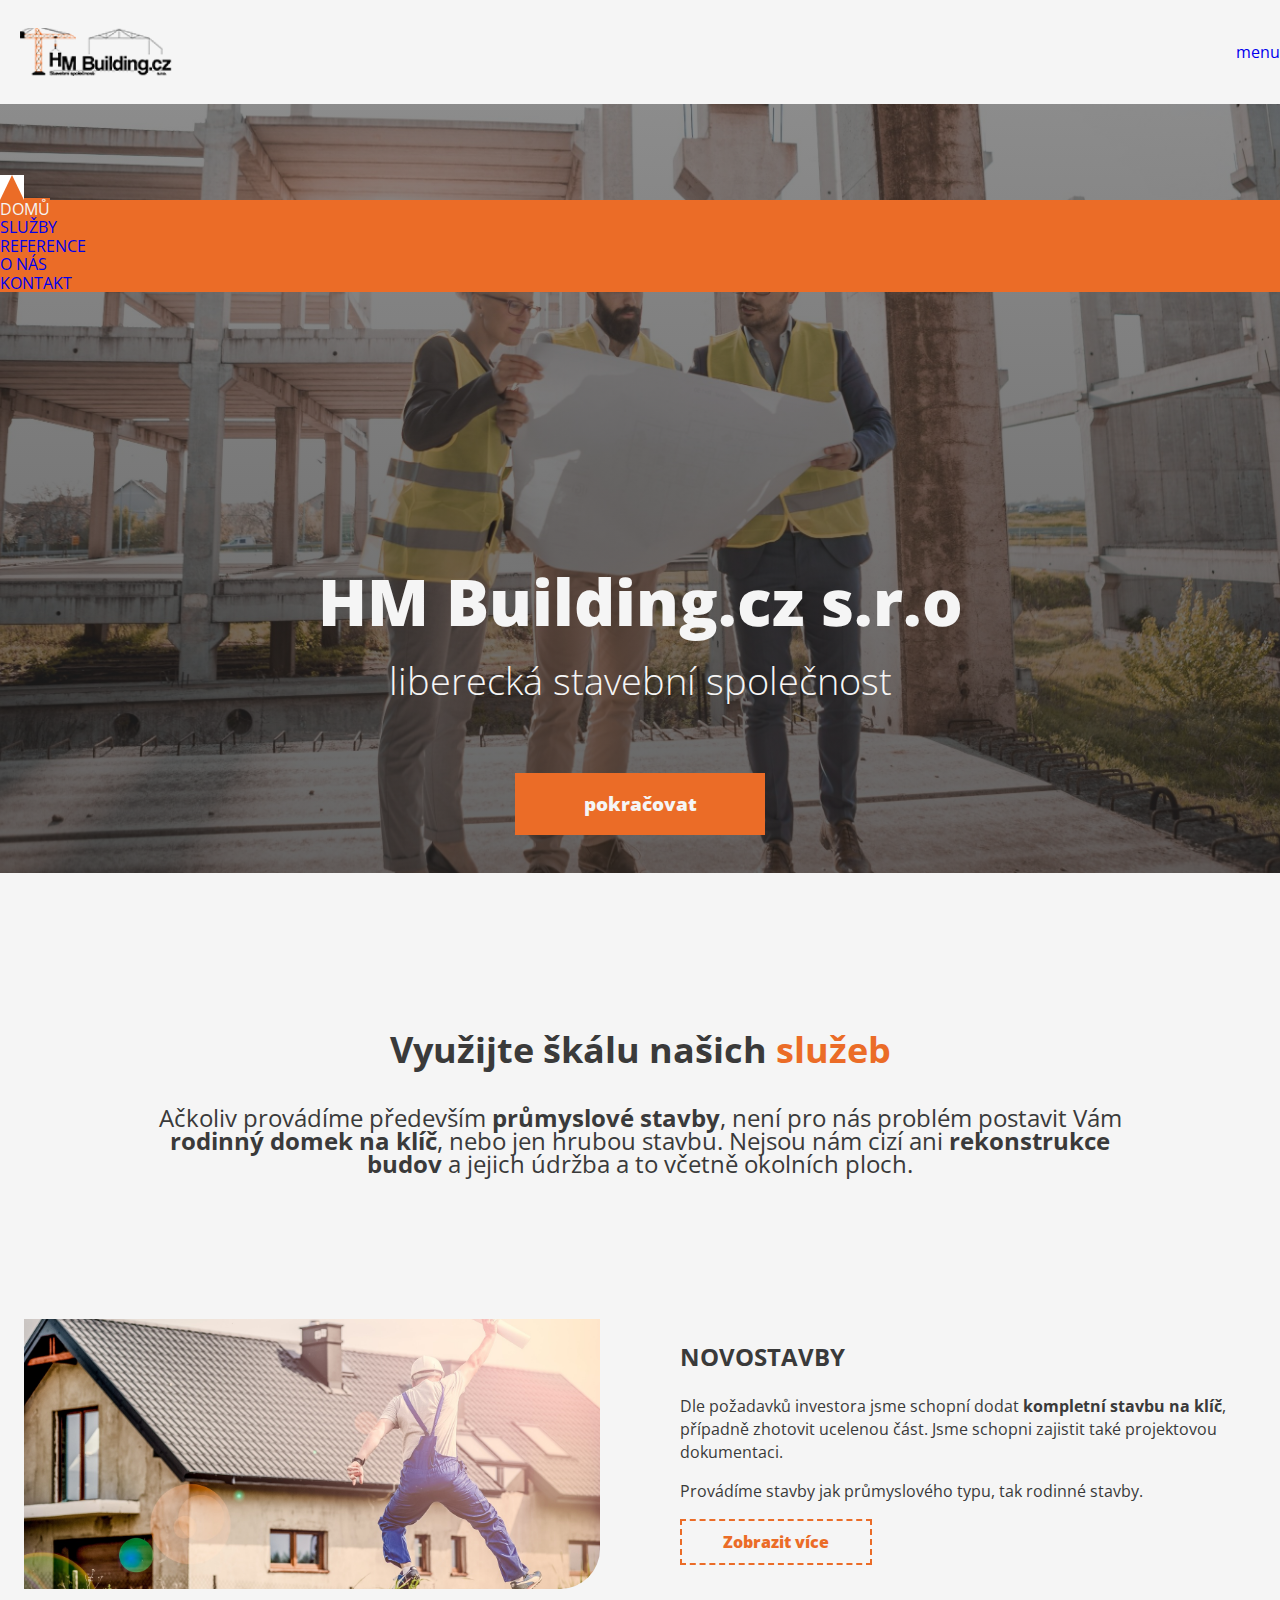
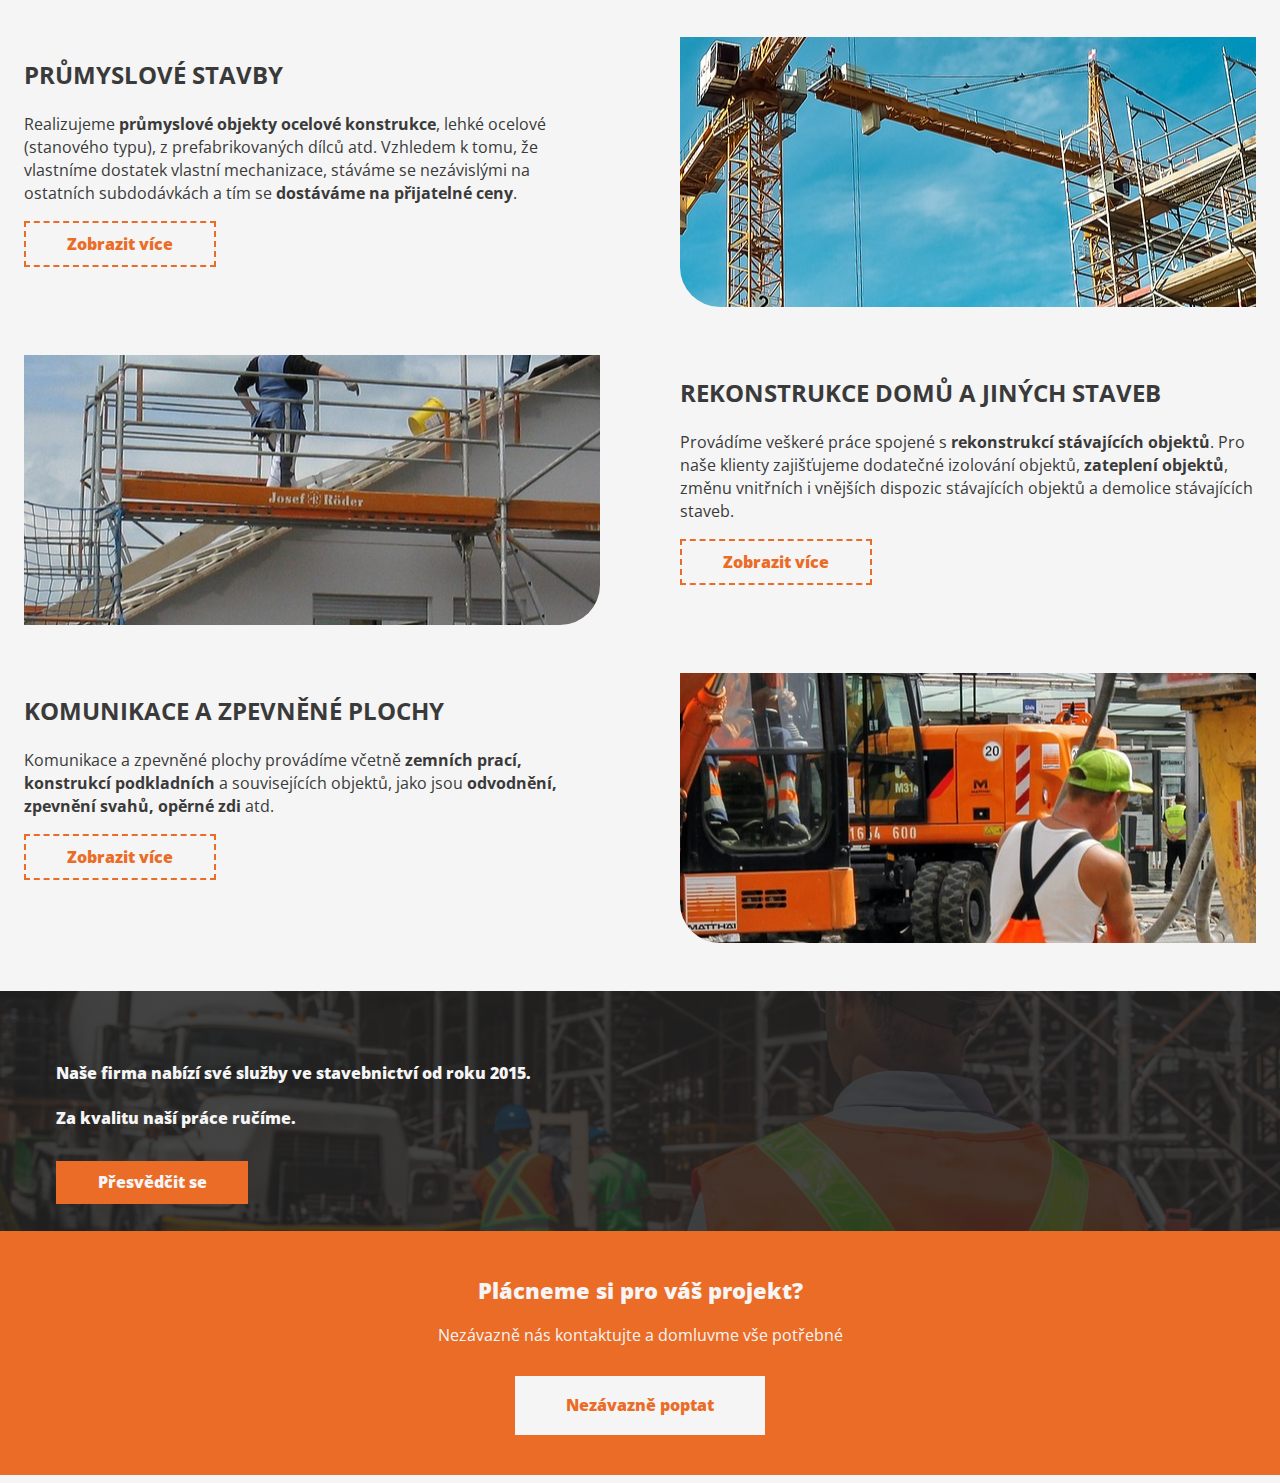
==== commit 9f636b56: "." ====
--- a/index.html
+++ b/index.html
@@ -14,10 +14,7 @@
     <main>
         <header class="header">
             <nav class="navigation">
-                <div class="navigation__logo">
-                    <a href="./index.html">
-                        <img src="./media/logo.png" alt="Logo firmy">
-                    </a>
+                <div class="navigation__logo"><a href="./index.html"><img src="./media/logo.png" alt="Logo firmy"></a>
                 </div>
         
                 <menu class="navigation__menu">
@@ -28,17 +25,13 @@
                     <li class="menu__item"><a href="./aboutus.html">O NÁS</a></li>
                     <li class="menu__item"><a href="./contact.html">KONTAKT</a></li>
                 </menu>
-    
-                <div class="navigation__hamburger">
-                    <input type="checkbox" class="hamburger__toggle-menu">
-                    <p class="hamburger__hamburger-description">MENU</p>
-                    <span class="hamburger__hamburger-line"></span>
-                </div>
+                <a class="hamburger" href="javascript:void(0)">menu</a>
+                
             </nav>
     
             <div class="page-header">
-                <p class="page-header__title">HM Building.cz s.r.o 
-                    <span class="page-header__title--break">liberecká stavební společnost</span></p>
+                <h1 class="page-header__title">HM Building.cz s.r.o 
+                    <span class="page-header__title--break">liberecká stavební společnost</span></h1>
                 <button class="page-header__button button">
                     <a href="./index.html#services">pokračovat<span class="button__arrow-down"></span></a>
                 </button>
@@ -58,7 +51,7 @@
         
                 <div class="services__item services__item--img-newbuidlings" >
                     <div class="item__flex">
-                        <p class="item__title">NOVOSTAVBY</p>
+                        <h2 class="item__title">NOVOSTAVBY</h2>
                         <p class="item__description">Dle požadavků investora jsme schopní dodat <b>kompletní stavbu na klíč</b>, případně zhotovit ucelenou část. Jsme schopni zajistit také projektovou dokumentaci.</p>
                         <p class="item__description">Provádíme stavby jak průmyslového typu, tak rodinné stavby.</p>
                         <button class="item__button button button--hover-main">
@@ -69,7 +62,7 @@
         
                 <div class="services__item services__item--img-industrialbuildings" >
                     <div class="item__flex">
-                        <p class="item__title">PRŮMYSLOVÉ STAVBY</p>
+                        <h2 class="item__title">PRŮMYSLOVÉ STAVBY</h2>
                         <p class="item__description">Realizujeme <b>průmyslové objekty ocelové konstrukce</b>, lehké ocelové (stanového typu), z prefabrikovaných dílců atd. Vzhledem k tomu, že vlastníme dostatek vlastní mechanizace, stáváme se nezávislými na ostatních subdodávkách a tím se <b>dostáváme na přijatelné ceny</b>.</p>
                         <button class="item__button button button--hover-main">
                             <a href="./industrialbuildings.html">Zobrazit více</a>  
@@ -79,7 +72,7 @@
         
                 <div class="services__item services__item--img-reconstructions" >
                     <div class="item__flex">
-                        <p class="item__title">REKONSTRUKCE DOMŮ A JINÝCH STAVEB</p>
+                        <h2 class="item__title">REKONSTRUKCE DOMŮ A JINÝCH STAVEB</h2>
                         <p class="item__description">Provádíme veškeré práce spojené s <b>rekonstrukcí stávajících objektů</b>. Pro naše klienty zajišťujeme dodatečné izolování objektů, <b>zateplení objektů</b>, změnu vnitřních i vnějších dispozic stávajících objektů a demolice stávajících staveb. </p>
                         <button class="item__button button button--hover-main">
                             <a href="./reconstructions.html">Zobrazit více</a>  
@@ -89,7 +82,7 @@
         
                 <div class="services__item services__item--img-communicationarea" >
                     <div class="item__flex">
-                        <p class="item__title">KOMUNIKACE A ZPEVNĚNÉ PLOCHY</p>
+                        <h2 class="item__title">KOMUNIKACE A ZPEVNĚNÉ PLOCHY</h2>
                         <p class="item__description">Komunikace a zpevněné plochy provádíme včetně <b>zemních prací, konstrukcí podkladních</b> a souvisejících objektů, jako jsou <b>odvodnění, zpevnění svahů, opěrné zdi</b> atd.</p>
                         <button class="item__button button button--hover-main">
                             <a href="./communicationarea.html">Zobrazit více</a>  
@@ -112,7 +105,7 @@
     
        
         <footer class="footer">
-            <h2 class="footer__title">Plácneme si pro váš projekt?</h2>
+            <p class="footer__title">Plácneme si pro váš projekt?</p>
             <p class="footer__description">Nezávazně nás kontaktujte a domluvme vše potřebné</p>
             <button class="footer__button button button--hover-darkmain">
                 <a href="./contact.html">Nezávazně poptat</a>
@@ -120,4 +113,6 @@
         </footer>
     </main>
 </body>
-</html>+</html>
+
+
--- a/CSS/main.css
+++ b/CSS/main.css
@@ -46,10 +46,40 @@
     color: var(--text);
 }
 
+/*________________________________________________________________*/
+
+.navigation__menu{
+    z-index: 100;
+    position: absolute;
+    left: 0;
+    right: 0;
+    top: 200px;
+    display: flex;
+    flex-direction: column; 
+    list-style-type: none;
+    background-color: var(--primary);
+}
+
+.navigation__menu::after{
+    content: "";
+    position: absolute;
+    width: 0;
+    height: 0;
+    border: 12.5px solid white;
+    transform: translateY(-100%);
+    top: 0;
+    border-bottom-color: var(--primary);
+    border-bottom-style: solid;
+    border-bottom-width: 25px;
+    border-top: none;
+}
+
+/*__________________________________________________*/
+
 .navigation__logo img {
     height: 3em;
 }
-
+/*
 .navigation__menu {
     display: flex;
     justify-content: center;
@@ -73,7 +103,7 @@
     box-shadow: 0 -5px 0px var(--primary) inset, 
     500px 0 0 rgba(235, 108, 39, 0.1) inset;
 }
-
+*/
 
 
 .navigation a.active {
@@ -651,9 +681,7 @@
         padding-top: 20px;
     }
 
-    .navigation__hamburger {
-        display: block;
-    }
+    
 
     .navigation__menu .menu__item{
         width: 100%;
@@ -674,10 +702,6 @@
 
     .navigation__menu .menu__item a.active {
         font-weight: 700;
-    }
-
-    .hamburger__hamburger-description {
-        display: block;
     }
 }
 
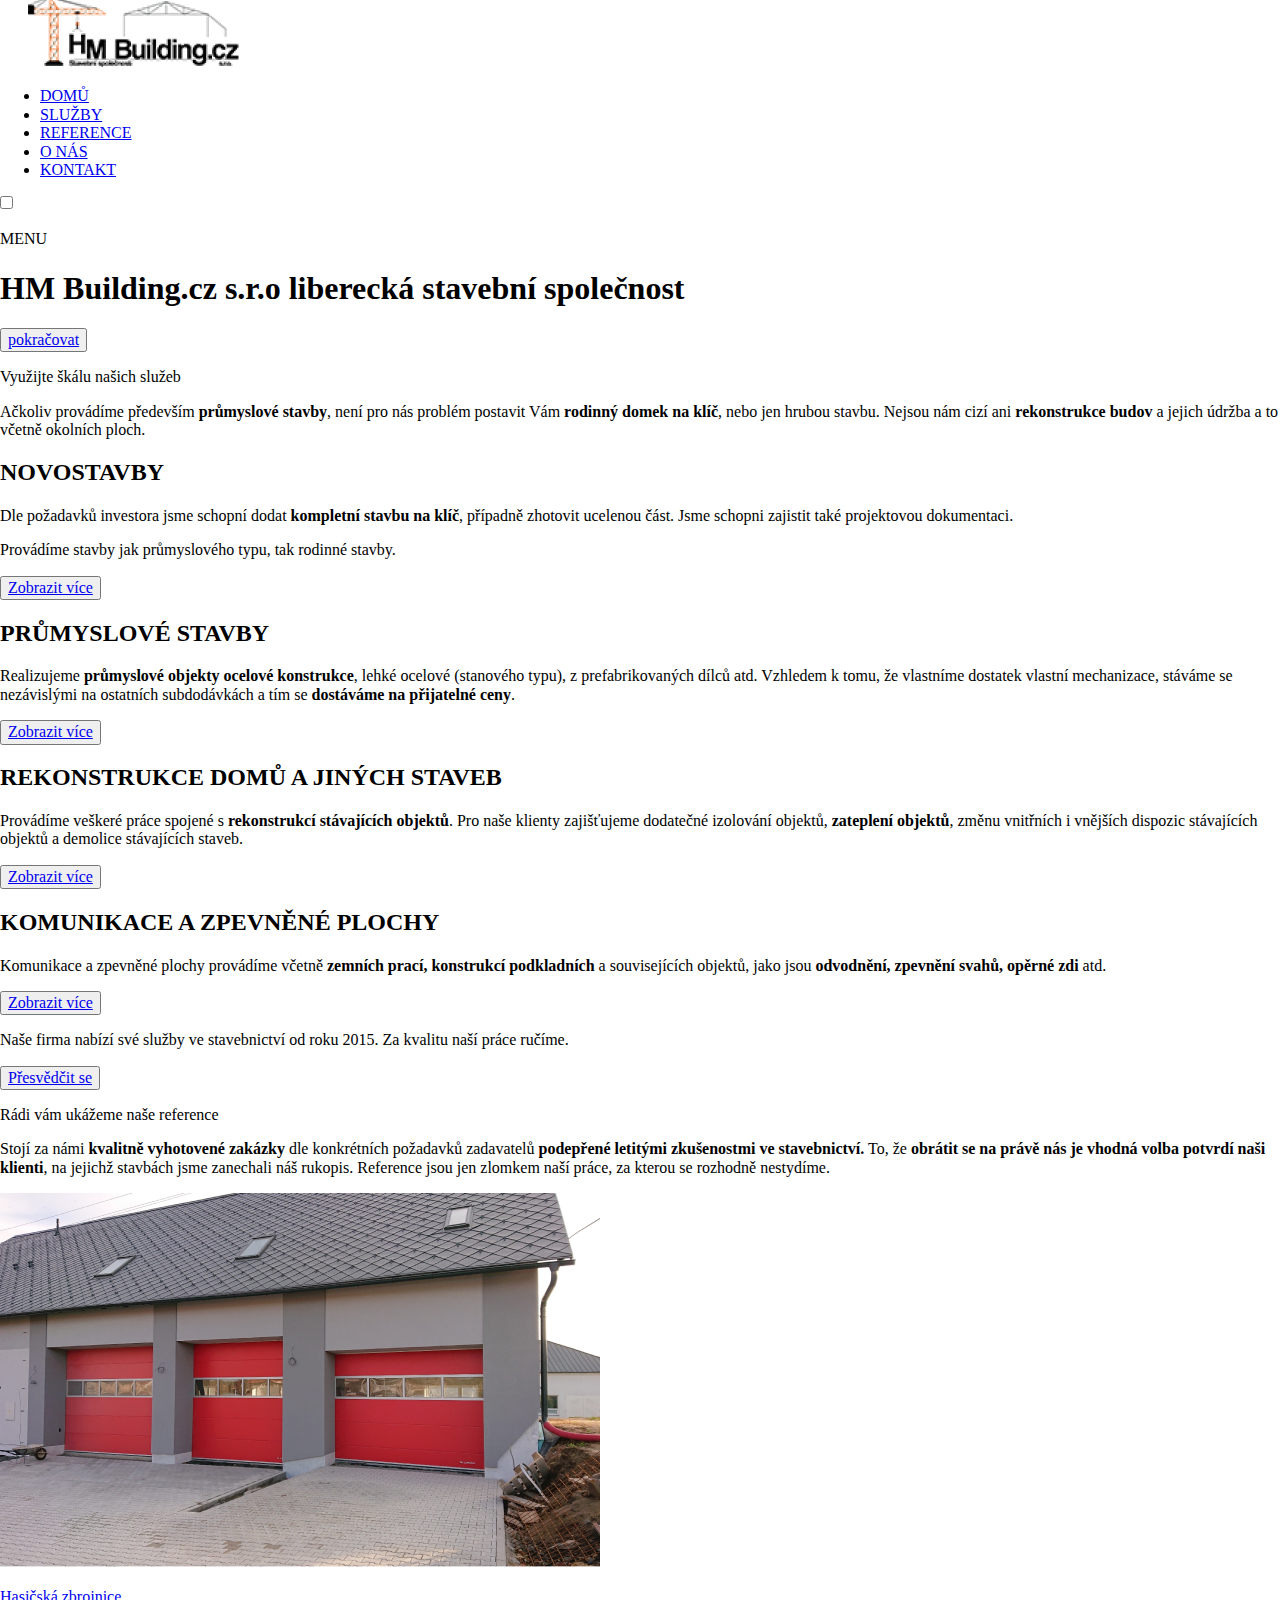
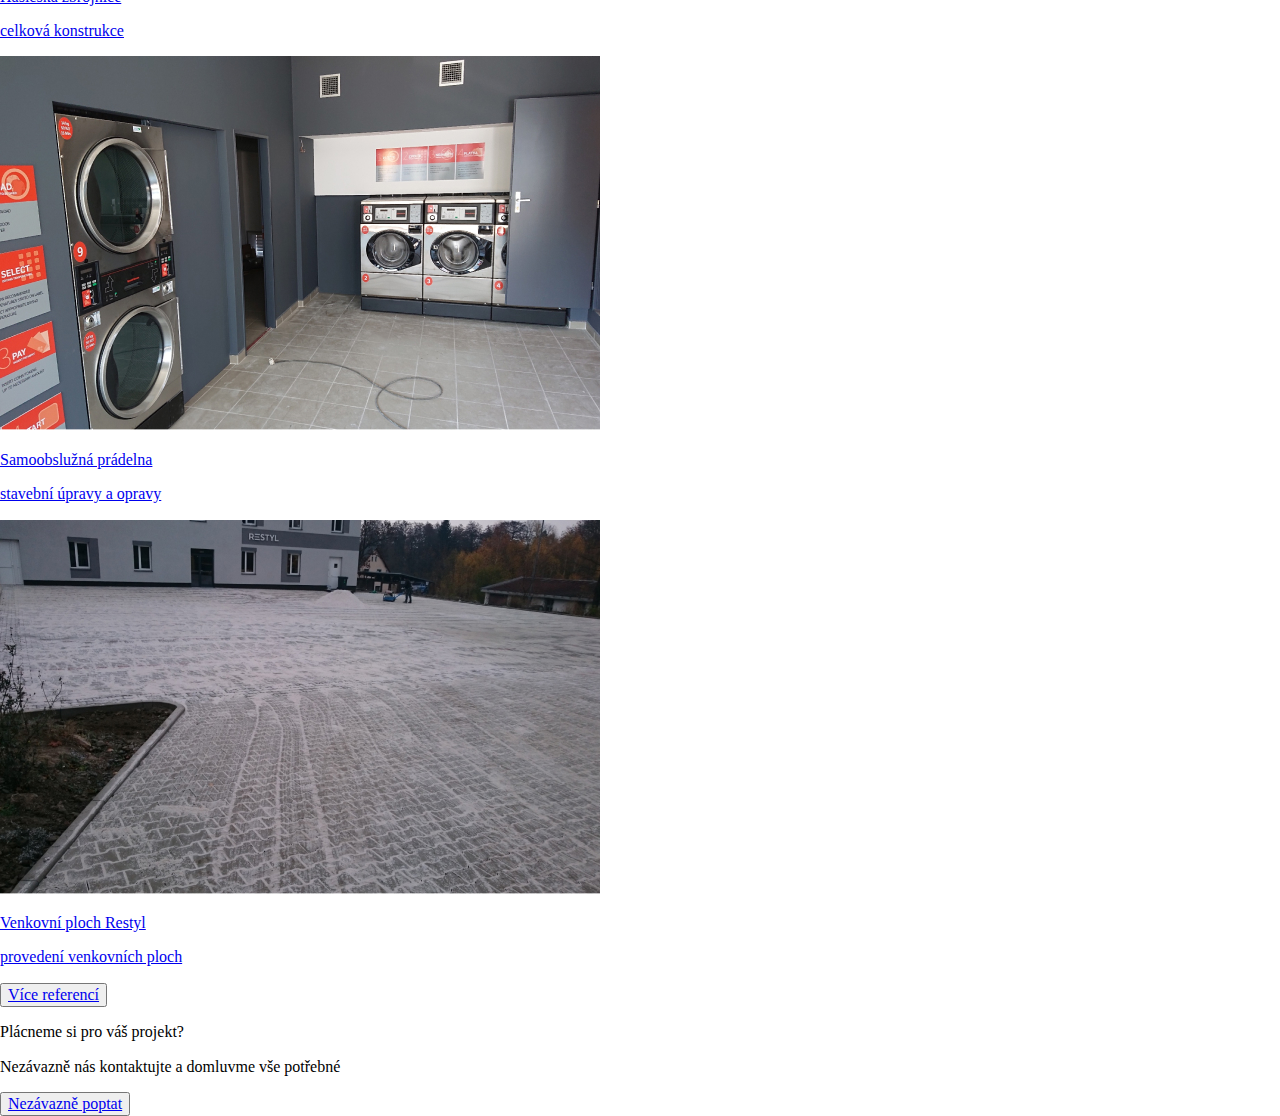
==== commit 5850968b: "." ====
--- a/index.html
+++ b/index.html
@@ -7,11 +7,11 @@
     <title>HmBuilding</title>
     <link href='https://fonts.googleapis.com/css?family=Open Sans' rel='stylesheet'>
     <link rel="stylesheet" href="CSS/normalize.css">
-    <link rel="stylesheet" href="CSS/main.css">
+    <link rel="stylesheet" href="CSS/primary.css">
 
 </head>
 <body>
-    <main>
+    <primary>
         <header class="header">
             <nav class="navigation">
                 <div class="navigation__logo"><a href="./index.html"><img src="./media/logo.png" alt="Logo firmy"></a>
@@ -25,8 +25,11 @@
                     <li class="menu__item"><a href="./aboutus.html">O NÁS</a></li>
                     <li class="menu__item"><a href="./contact.html">KONTAKT</a></li>
                 </menu>
-                <a class="hamburger" href="javascript:void(0)">menu</a>
-                
+                <div class="navigation__hamburger">
+                    <input type="checkbox" class="hamburger__toggle-menu">
+                    <p class="hamburger__hamburger-description">MENU</p>
+                    <span class="hamburger__hamburger-line"></span>
+                </div>
             </nav>
     
             <div class="page-header">
@@ -54,7 +57,7 @@
                         <h2 class="item__title">NOVOSTAVBY</h2>
                         <p class="item__description">Dle požadavků investora jsme schopní dodat <b>kompletní stavbu na klíč</b>, případně zhotovit ucelenou část. Jsme schopni zajistit také projektovou dokumentaci.</p>
                         <p class="item__description">Provádíme stavby jak průmyslového typu, tak rodinné stavby.</p>
-                        <button class="item__button button button--hover-main">
+                        <button class="item__button button button--hover-primary">
                             <a href="./newbuildings.html">Zobrazit více</a>
                         </button>
                     </div>
@@ -64,7 +67,7 @@
                     <div class="item__flex">
                         <h2 class="item__title">PRŮMYSLOVÉ STAVBY</h2>
                         <p class="item__description">Realizujeme <b>průmyslové objekty ocelové konstrukce</b>, lehké ocelové (stanového typu), z prefabrikovaných dílců atd. Vzhledem k tomu, že vlastníme dostatek vlastní mechanizace, stáváme se nezávislými na ostatních subdodávkách a tím se <b>dostáváme na přijatelné ceny</b>.</p>
-                        <button class="item__button button button--hover-main">
+                        <button class="item__button button button--hover-primary">
                             <a href="./industrialbuildings.html">Zobrazit více</a>  
                         </button>      
                     </div>
@@ -74,7 +77,7 @@
                     <div class="item__flex">
                         <h2 class="item__title">REKONSTRUKCE DOMŮ A JINÝCH STAVEB</h2>
                         <p class="item__description">Provádíme veškeré práce spojené s <b>rekonstrukcí stávajících objektů</b>. Pro naše klienty zajišťujeme dodatečné izolování objektů, <b>zateplení objektů</b>, změnu vnitřních i vnějších dispozic stávajících objektů a demolice stávajících staveb. </p>
-                        <button class="item__button button button--hover-main">
+                        <button class="item__button button button--hover-primary">
                             <a href="./reconstructions.html">Zobrazit více</a>  
                         </button>
                     </div>
@@ -84,7 +87,7 @@
                     <div class="item__flex">
                         <h2 class="item__title">KOMUNIKACE A ZPEVNĚNÉ PLOCHY</h2>
                         <p class="item__description">Komunikace a zpevněné plochy provádíme včetně <b>zemních prací, konstrukcí podkladních</b> a souvisejících objektů, jako jsou <b>odvodnění, zpevnění svahů, opěrné zdi</b> atd.</p>
-                        <button class="item__button button button--hover-main">
+                        <button class="item__button button button--hover-primary">
                             <a href="./communicationarea.html">Zobrazit více</a>  
                         </button>
                     </div>
@@ -97,21 +100,64 @@
                 <p class="content__description">Naše firma nabízí své služby 
                     ve stavebnictví od roku 2015.
                 <span class="content__description--break">Za kvalitu naší práce ručíme.</span></p>
-                <button class="content__button button button--hover-darkmain">
+                <button class="content__button button button--hover-darkprimary">
                     <a href="./references.html">Přesvědčit se</a>
                 </button>
             </div>
+        </section>
+
+        <section class="references" id="reference">
+            <div class="references__item references__item--header">
+                <p class="item__title">Rádi vám ukážeme naše <span class="item__title--marked">reference</span></p>
+                <p class="item__description">Stojí za námi <b>kvalitně vyhotovené zakázky</b> dle konkrétních požadavků zadavatelů <b>podepřené letitými zkušenostmi ve stavebnictví.</b> To, že <b>obrátit se na právě nás je vhodná volba potvrdí naši klienti</b>, na jejichž stavbách jsme zanechali náš rukopis. Reference jsou jen zlomkem naší práce, za kterou se rozhodně nestydíme.</p>
+            </div>
+    
+            <div class="references__item">
+                <a class="item__link" href="./sites/references.html">
+                    <img class="link__image" src="./media/reference/reference-hasicska-zbrojnice-600w.jpg" alt="Hasičárna">
+                    <div class="link__overlay">
+                        <p class="overlay__title">Hasičská zbrojnice</p>
+                        <p class="overlay__description">celková konstrukce</p>
+                    </div>
+                </a>
+            </div>
+    
+            <div class="references__item">
+                <a class="item__link" href="./sites/references.html">
+                    <img class="link__image" src="./media/reference/reference-pradelna-600w.jpg" alt="Prádelna">
+                    <div class="link__overlay">
+                        <p class="overlay__title">Samoobslužná prádelna</p>
+                        <p class="overlay__description">stavební úpravy a opravy</p>
+                    </div>
+                </a>
+            </div>
+            
+            <div class="references__item">
+                <a class="item__link" href="./sites/references.html">
+                    <img class="link__image" src="./media/reference/reference-plocha-600w.jpg" alt="Dlaždičky">
+                    <div class="link__overlay">
+                        <p class="overlay__title">Venkovní ploch Restyl</p>
+                        <p class="overlay__description">provedení venkovních ploch</p>
+                    </div>
+                </a>
+            </div>
+            
+        
+    
+            <button class="references__button button button--hover-darkprimary">
+                <a  href="./reference.html">Více referencí</a>
+            </button>
         </section>
     
        
         <footer class="footer">
             <p class="footer__title">Plácneme si pro váš projekt?</p>
             <p class="footer__description">Nezávazně nás kontaktujte a domluvme vše potřebné</p>
-            <button class="footer__button button button--hover-darkmain">
+            <button class="footer__button button button--hover-darkprimary">
                 <a href="./contact.html">Nezávazně poptat</a>
             </button>
         </footer>
-    </main>
+    </primary>
 </body>
 </html>
 
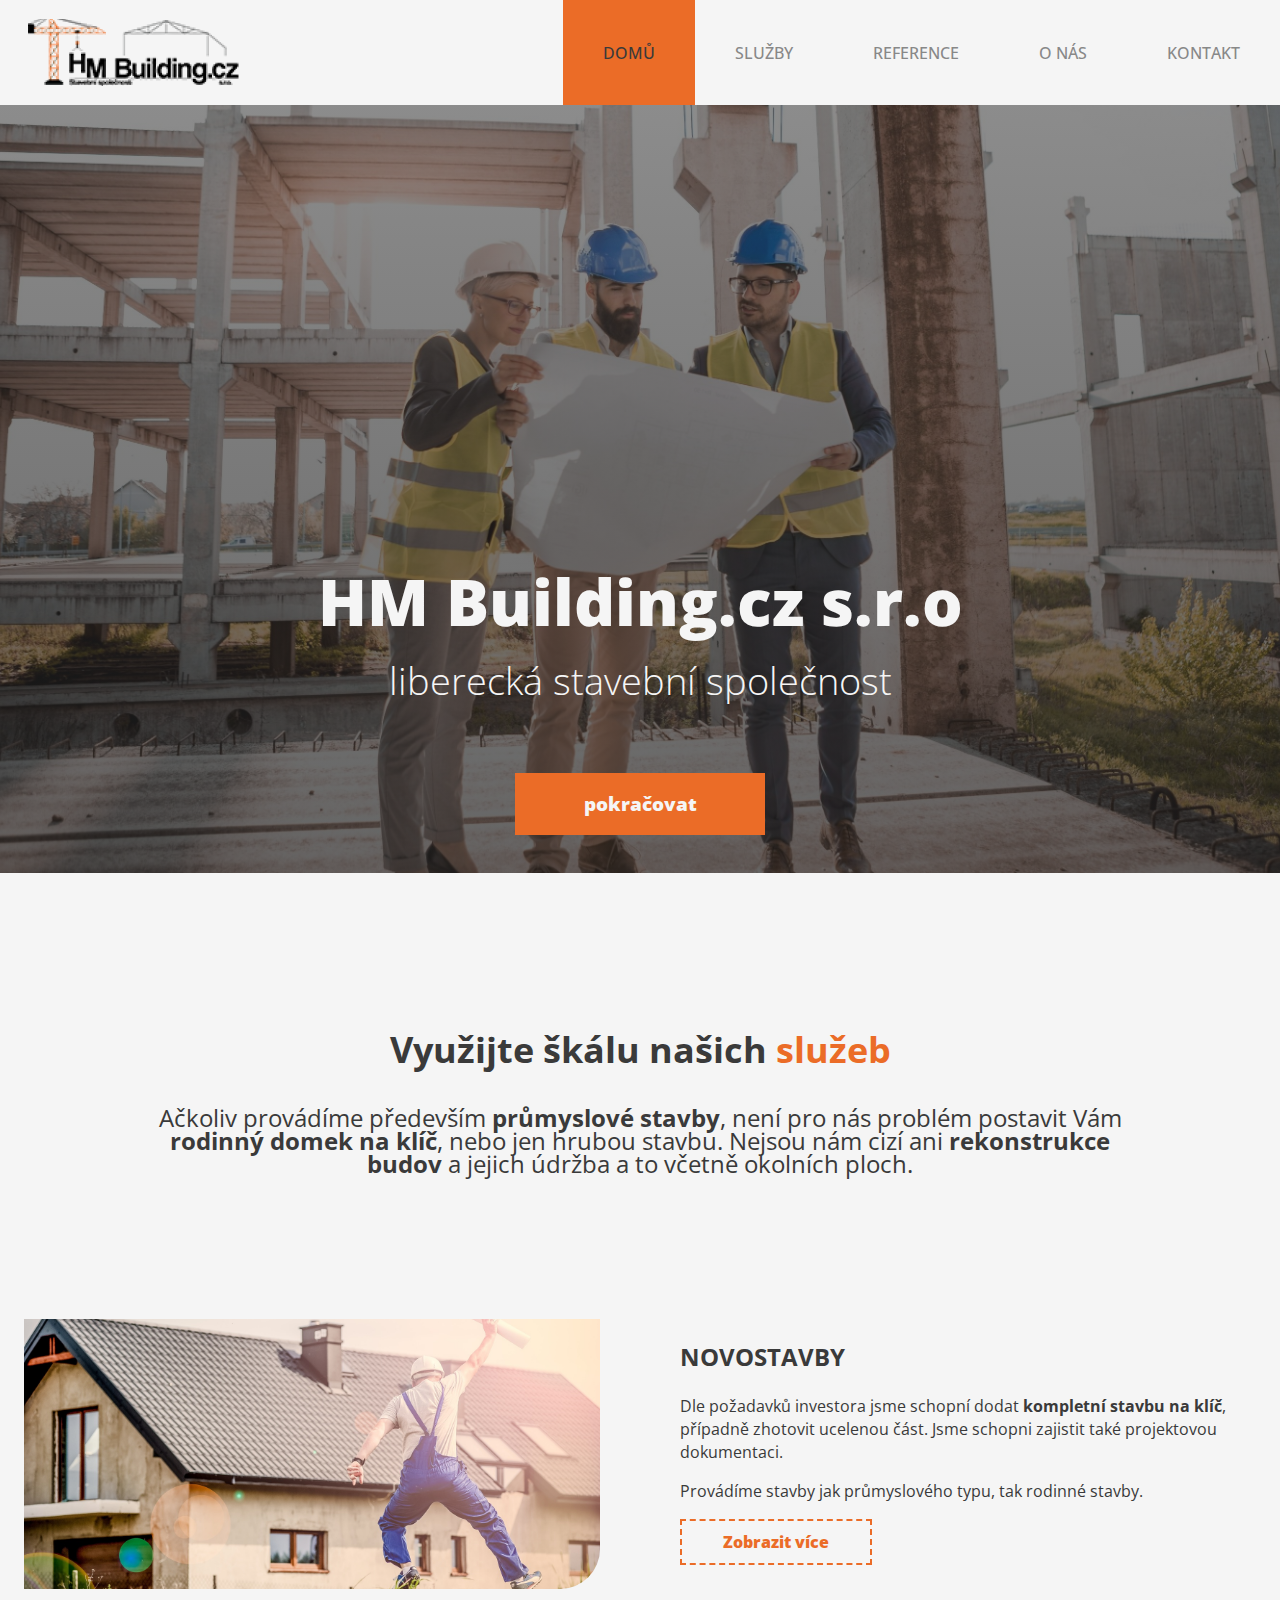
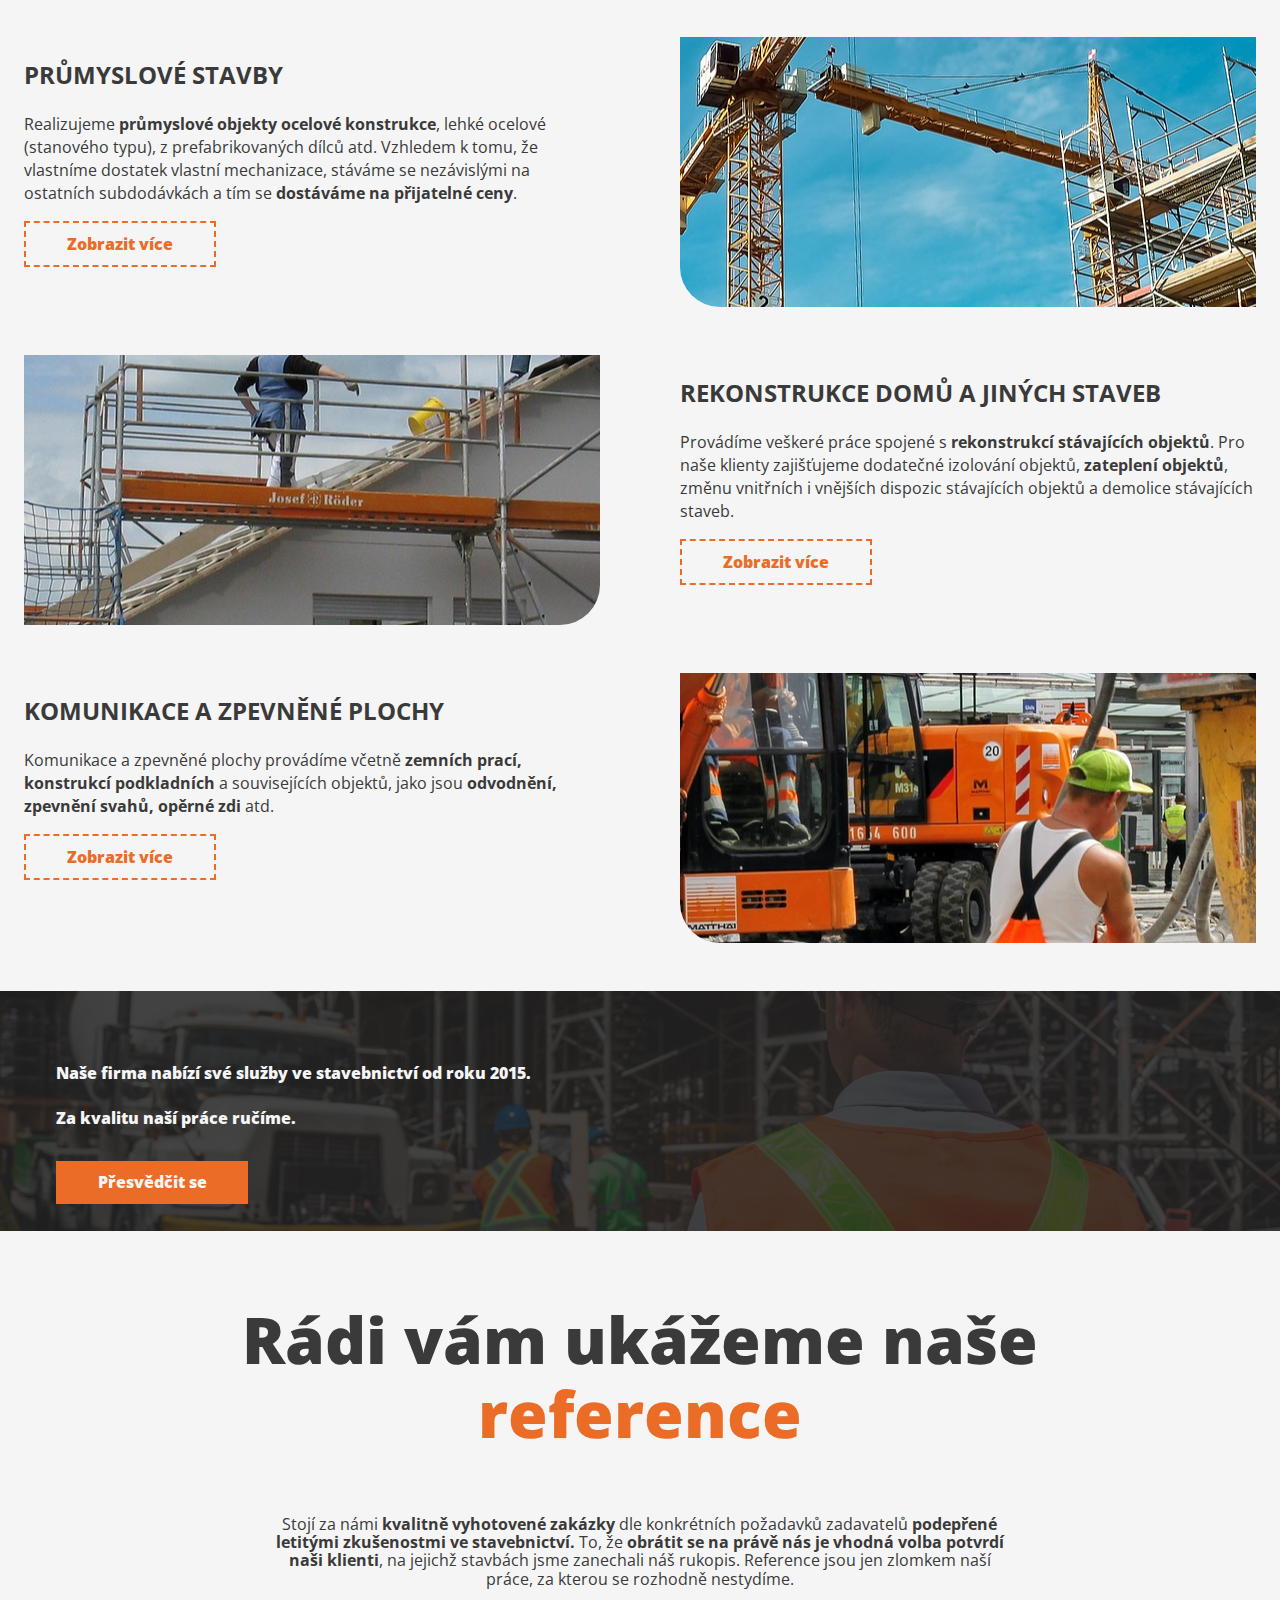
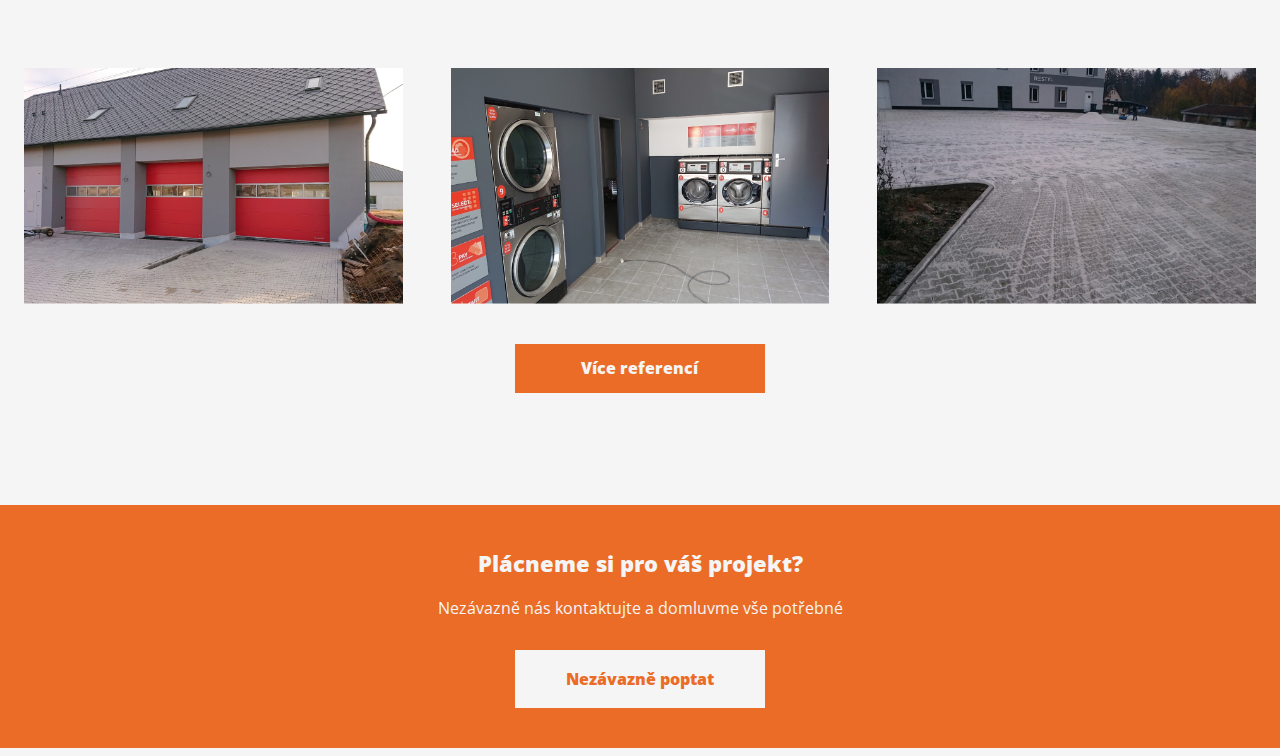
==== commit c38c0404: "." ====
--- a/index.html
+++ b/index.html
@@ -7,7 +7,7 @@
     <title>HmBuilding</title>
     <link href='https://fonts.googleapis.com/css?family=Open Sans' rel='stylesheet'>
     <link rel="stylesheet" href="CSS/normalize.css">
-    <link rel="stylesheet" href="CSS/primary.css">
+    <link rel="stylesheet" href="CSS/main.css">
 
 </head>
 <body>
@@ -21,9 +21,9 @@
                     <span class="menu__arrow"></span>
                     <li class="menu__item"><a class="active" href="./index.html">DOMŮ</a></li>
                     <li class="menu__item"><a href="./index.html#services">SLUŽBY</a></li>
-                    <li class="menu__item"><a href="./references.html">REFERENCE</a></li>
-                    <li class="menu__item"><a href="./aboutus.html">O NÁS</a></li>
-                    <li class="menu__item"><a href="./contact.html">KONTAKT</a></li>
+                    <li class="menu__item"><a href="./reference.html">REFERENCE</a></li>
+                    <li class="menu__item"><a href="./onas.html">O NÁS</a></li>
+                    <li class="menu__item"><a href="./kontact.html">KONTAKT</a></li>
                 </menu>
                 <div class="navigation__hamburger">
                     <input type="checkbox" class="hamburger__toggle-menu">
--- a/CSS/main.css
+++ b/CSS/main.css
@@ -0,0 +1,1062 @@
+:root {
+    --background: #F5F5F5;
+    --primary: #EB6C27;
+    --text: #3a3a3a;
+    --text--gray: #888888;
+}
+html {
+    font-family: 'Open Sans', sans-serif;
+    scroll-behavior: smooth;
+}
+
+body {
+    display: flex;
+    flex-direction: column;
+    color: var(--text);
+    background-color: var(--background);
+}
+
+*{
+    margin: 0;
+    padding: 0;
+}
+
+a {
+    text-decoration: none;
+}
+
+img {
+    width: 100%;
+    display: block;
+    margin: 0;
+    padding: 0;
+    object-fit: cover;
+}
+
+nav.navigation {
+    position: absolute;
+    padding: 1.2em 0;
+    z-index: 5;
+    width: 100%;
+    display: flex;
+    justify-content: space-between;
+    align-items: center;
+    background-color: var(--background);
+    font-weight: 400;
+    color: var(--text);
+}
+.navigation__menu {
+    display: flex;
+    justify-content: center;
+    flex-direction: row;
+    align-items: center;
+    z-index: 2;
+}
+
+.navigation__menu .menu__item {
+    list-style-type: none;
+}
+
+.navigation__menu .menu__item a {
+    padding: 2.6em 2.5em;
+    font-weight: 500;
+    color: var(--text--gray);
+}
+
+
+.navigation__menu .menu__item a:hover {
+    box-shadow: 0 -5px 0px var(--primary) inset, 
+    500px 0 0 rgba(235, 108, 39, 0.1) inset;
+}
+
+.hamburger__hamburger-line {
+    display: block;
+    margin-right: 1.5em;
+    position: relative;
+    width: 46px;
+    height: 8px;
+    background: linear-gradient(90deg, var(--primary) 0%, #FFBE9A 100%);
+    cursor: pointer;
+    z-index: 2;
+}
+
+.hamburger__hamburger-line:before, .hamburger__hamburger-line:after{
+    content: "";
+    position: absolute;
+    width: 46px;
+    height: 8px;
+    background: linear-gradient(90deg, #EB6C27 0%, #FFBE9A 100%);
+    right: 0;
+}
+
+.hamburger__hamburger-line:after{
+    top: 13px;
+    width: 36;
+}
+
+.hamburger__hamburger-line:before{
+    top: -13px;
+    width: 36;
+}
+
+.hamburger__toggle-menu {
+    position: absolute;
+    width: 46px;
+    right: 1.5em;
+    height: 100%;
+    top: 13px;
+    z-index: 3;
+    cursor: pointer;
+    opacity: 0;
+}
+
+
+.hamburger__hamburger-description {
+    display: none;
+    position: absolute;
+    top: 25px;
+    right: 1.5em;
+}
+
+
+.navigation__menu:has(~ .navigation__hamburger input:checked) {
+    display: block;
+    box-shadow: -20px 0 40px rgba(0,0,0,0.3);
+}
+
+.navigation__hamburger {
+    margin-top: 1em;
+    display: none;
+}
+
+.menu__arrow {
+    display: block;
+    position: absolute;
+    top: -1.5em;
+    right: 7px;
+    width: 0;
+    height: 0;
+    border-left: 30px solid transparent;
+    border-right: 30px solid transparent;
+    border-bottom: 50px solid #EB6C27;
+}
+
+.navigation a.active {
+    background-color: var(--primary);
+    color: var(--white);
+}
+
+
+
+.page-header.page-header--img-none {
+    display: none;
+}    
+
+.page-header {
+    background-image:
+    linear-gradient(to bottom, rgba(36, 36, 36, 0.50), rgba(36, 36, 36, 0.70)),
+    url(../media/pageheader-1920w.jpg);
+    background-size: cover;
+    background-repeat: no-repeat;
+    background-position: top center;
+    min-height: 45vh;
+    display: flex;
+    flex-direction: column;
+    align-items: center;
+    justify-content: end;
+}
+
+.page-header__title {
+    font-weight: 800;
+    font-size: 2em;
+    color: var(--background);
+    text-align: center;
+    margin-bottom: 0.5em;
+}
+
+.page-header__title--break {
+    display: block;
+    font-weight: 300;
+    margin-top: 0.5em;
+    font-size: 0.6em;
+}
+
+
+
+.button {
+    width: 250px;
+    padding: 12px 40px;
+    display: block;
+    color: var(--background);
+    border: none;
+    text-align: center;
+    text-decoration: none;
+    font-size: 16px;
+    font-weight: 800;
+    cursor: pointer;
+    background-color: var(--primary);
+}
+
+button {
+    border: none;
+    outline:none;
+}
+
+
+.button a {
+    color: var(--background);
+}
+
+.page-header__button {
+    display: none;
+    margin-top: 2em;
+    padding: 20px 50px;
+    font-size: 1.2em;
+}
+
+.services {
+    max-width: 1600px;
+    margin-left: auto;
+    margin-right: auto;
+}
+
+.services__content {
+    margin-right: 1.5em;
+    margin-left: 1.5em;
+    gap: 2em;
+}
+
+.services__item .button {
+    padding: 12px 40px;
+    color:var(--primary);
+    width: 12em;
+    border: dashed;
+    border-width: 2px;
+    background-color: var(--background);
+}
+
+.services__item .button a {
+    color:var(--primary);
+}
+
+.item__title--marked {
+    color:var(--primary);
+}
+
+.services__item .item__description {
+    font-weight: 400;
+    font-size: 1.1rem;
+    margin-bottom: 1em;
+    line-height: 23px;
+    font-size: 1em;
+}
+
+.services__item .item__title {
+    font-weight: 700;
+    font-size: 1.5em;
+    margin-bottom: 1em;
+    margin-top: 1em;
+}
+
+.services__item {
+    display: flex;
+    flex-direction: column;
+    margin-bottom: 3em;
+}
+
+.services__item--header {
+    margin: 5em 0em;
+}
+
+.services__item--img-communicationarea::before, .services__item--img-industrialbuildings::before, .services__item--img-newbuidlings::before, .services__item--img-reconstructions::before{
+    content: '';
+    display: block;
+    min-height: 15vh;
+    background-image: unset;
+    background-repeat: no-repeat;
+    background-size: cover;
+    width: 100%;
+}
+
+.services__item:nth-child(odd)::before{
+    border-radius: 0 0 0 40px;
+    background-position: center;
+}
+
+.services__item:nth-child(even)::before{
+    border-radius: 0 0 40px 0;
+}
+
+.services__item--img-newbuidlings::before {
+    background-image: url(../media/sluzba-novostavby-1200w.jpg);
+    background-position: center;
+}
+
+
+.services__item--img-industrialbuildings::before {
+    background: url(../media/sluzba-prumyslove-stavby-1920w.jpg);
+    background-position: center;
+}
+
+.services__item--img-reconstructions::before {
+    background: url(../media/sluzba-rekonstrukce-1920w.jpg);
+    background-position: center;
+}
+
+.services__item--img-communicationarea::before {
+    background: url(../media/sluzba-komunikace-a-zpevnene-plochy-1200w.jpg);
+    background-position: center;
+}
+
+
+.confidence {
+    background-image:
+    linear-gradient(to bottom, rgba(36, 36, 36, 0.85), rgba(36, 36, 36, 0.85)),
+    url(../media/background-CTAblock-4460w.jpg);
+    background-repeat: no-repeat;
+    font-weight: 800;
+    background-position: center;
+    background-size: cover;
+    padding: 1.5em;
+    color: var(--background);
+    margin-top: 2em;
+    display: flex;
+    flex-direction: column;
+    justify-content: center;
+    min-height: 20vh;
+    padding: 1.5em;
+}
+
+.confidence__content {
+    max-width: 1600px;
+}
+
+.content__description--break {
+    display: block;
+    margin-top: 1.5em;
+}
+
+.content__button {
+    margin-top: 2em;
+    padding: 12px 40px;
+    width: 12em;
+}
+
+
+.references {
+    margin-bottom: 5em;
+}
+
+.references__item--header .item__title {
+    text-align: start;
+    font-size: 2em;
+    font-weight: 800;
+    margin-bottom: 1em;
+}
+
+.references__item--header .item__description {
+    text-align: start;
+}
+
+.references__item a {
+    display: block;
+    color: var(--text);
+}
+
+.references__item {
+    margin: 2.5em 1.5em;
+    text-align: center;
+}
+
+.references__button {
+    margin-left: auto;
+    margin-right: auto;
+    margin-bottom: 6em;
+    padding: 15px;
+}
+
+.overlay__title {
+    font-size: 1.5em;
+    font-weight: 800;
+    margin-top: 0.5em;
+}
+
+.overlay__description {
+    margin-top: 0.5em;
+}
+
+footer {
+    padding: 1.5em;
+    text-align: center;
+    background-color: var(--primary);
+    color: var(--background);
+}
+
+.footer__button {
+    background-color: var(--background);
+    padding: 20px 30px;
+    margin-left: auto;
+    margin-right: auto;
+    margin-bottom: 1em;
+}
+
+.footer__button a {
+    color: var(--primary);
+}
+
+.footer__description {
+    margin-bottom: 2em;
+    font-weight: 400;
+}
+
+.footer__title {
+    margin-top: 1.5em;
+    font-weight: 800;
+    font-size: 1.40em;
+    margin-bottom: 1em;
+}
+
+.content__list {
+    list-style: none;
+}
+
+.content__list .list__item::before {
+    content: "\2022"; 
+    color: var(--primary); 
+    font-weight: 800;
+    font-size: 2em;
+    display: inline-block;
+    vertical-align: middle;
+    width: 1em;
+}
+
+.list__item {
+    margin: 0;
+}
+
+.aboutus {
+    font-weight: 400;
+    margin-left: 1.5em;
+    margin-right: 1.5em;
+    margin-bottom: 5em;
+    font-size: 1.15em;
+}
+
+.aboutus__content {
+    max-width: 1600px;
+    margin: 0 auto;
+}
+
+.content__title {
+    font-size: 2em;
+    font-weight: 800;
+}
+
+.content__description{
+    margin-top: 1em;
+    margin-bottom: 1em;
+    line-height: 21px;
+    font-weight: 400;
+}
+
+.contact .content__title {
+    margin-left: 0.5em;
+}
+
+.contact {
+    margin-top: 5em;
+    margin-left: 0;
+    margin-right: 0;
+    margin-bottom: 5em;
+}
+
+.aboutus--fullwidth .aboutus__content{
+    max-width: unset;
+    margin-right: 0;
+    float: right;
+}
+
+
+.content__description--centered {
+    margin-right: 1em;
+    margin-left: 1em;
+}
+.contact .content__grid {
+    display: grid;
+    align-items: center;
+    grid-template-columns: 1fr 1.5em;
+    grid-template-areas:
+    "contacts ."
+    "map map"
+    "form .";
+    width: 100%;
+}
+.grid__contacts {
+    grid-area: contacts;
+    margin-left: 1.5em;
+}
+
+.grid__map {
+    grid-area: map;
+    margin: 0;
+    width: 100%;
+}
+
+.grid__form {
+    grid-area: form;
+    margin-right: 1.5em;
+    margin-left: 1.5em;
+}
+
+.form__title {
+    margin-top: 2em;
+    font-size: 1.25em;
+    font-weight: 800;
+    margin-bottom: 1em;
+}
+
+.contacts__description {
+    position: relative;
+    margin-left: 3em;
+    margin-top: 3em;
+    margin-bottom: 3em;
+    font-weight: 800;
+    color: var(--primary);
+}
+.icon-dot {
+    position: relative;
+}
+.icon-dot::before {
+    bottom: -9px;
+    left: -55px;
+    position: absolute;
+    content: '';
+    border-radius: 50%;
+    height: 2.5rem;
+    width: 2.5rem;
+    margin-right: 0.5rem;
+    background-color: var(--primary);    
+}
+.icon-dot--phone::before {
+    content: url("../media/local_phone_24px.svg");
+    position: absolute;
+    left: -45px;
+    z-index: 1;
+}
+.icon-dot--mail::before {
+    content: url("../media/mail_24px.svg");
+    position: absolute;
+    left: -45px;
+    z-index: 1;
+}
+.icon-dot--position::before {
+    content: url("../media/room_24px.svg");
+    position: absolute;
+    left: -42px;
+    z-index: 1;
+}
+
+.form-labels {
+    margin-top: 2em;
+}
+
+.form .button {
+    margin-top: 1.5em;
+}
+
+label {
+    font-weight: 800;
+}
+
+
+  
+  .container {
+    background-color: var(--background);
+    padding: 20px;
+  }
+
+
+
+.newbuildings,.industrialbuidlings, .communicationarea, .reconstructions {
+    margin-top: 5em;
+    margin-left: 1.5em;
+    margin-right: 1.5em;
+}
+
+.newbuildings__content, .industrialbuidlings__content, .communicationarea__content, .reconstructions__content {
+    max-width: 1600px;
+    margin: 0 auto;
+}
+
+.newbuildings, .industrialbuidlings, .reconstructions, .communicationarea {
+    margin-bottom: 10em;
+}
+
+.communicationarea .content__list, .reconstructions .content__list {
+    margin-bottom: 1em;
+}
+
+.list__inner-list {
+    list-style: none;
+}
+
+.list__inner-list .list__item::before {
+    content: "\2022"; 
+    color: var(--primary); 
+    font-weight: 800;
+    font-size: 2em;
+    margin-left: 1.5em;
+    display: inline-block;
+    vertical-align: middle;
+    width: 1em;
+}
+
+.content__mobile {
+    display: none;
+}
+
+.desktop__lists .content__list:nth-child(4) {
+    margin-left: 0;
+}
+
+
+.gallery {
+    margin-top: 5em;
+    margin-left: 1em;
+    margin-right: 1em;
+    margin-bottom: 5em;
+}
+
+.gallery .content__title {
+    margin-bottom: 1em;
+}
+
+.gallery__content .content__grid {
+    display: grid;
+    margin-top: 3em;
+    grid-template-columns: repeat(1, 1fr);
+    gap: 15px;
+    grid-auto-flow: dense;
+}
+
+
+.aboutus, .communicationarea, .contact, .industrialbuidlings, .newbuildings, .outsideareas, .reconstructions, .references, .washing, .gallery {
+    margin-top: 20vh;
+}
+
+#reference {
+    margin-top: 2em;
+    margin-bottom: 1em;
+}
+
+.confidence p.content__description {
+    font-weight: 800;
+}
+
+/*_______________________________________________________________________________________________________________________________________________________________*/
+
+
+
+@media screen and (max-width: 410px) {
+    .page-header {
+        min-height: 70vh;
+    }
+}
+
+@media screen and (max-width: 1024px) {
+
+    .content__desktop {
+        display: none;
+    }
+    .content__mobile {
+        display: block;
+    }
+
+    .navigation__menu {
+        display: none;
+        justify-content: start;
+        flex-direction: column;
+        align-items: center;
+        position: absolute;
+        top: 112px;
+        left: 0.75em;
+        right: 0.75em;
+        background-color: #EB6C27;
+        height: 310px;
+        font-size: 1em;
+        padding-top: 20px;
+    }
+
+    .navigation__hamburger {
+        display: block;
+    }
+
+    .navigation__menu .menu__item{
+        width: 100%;
+        margin-top: 1.5em;
+    }
+
+    .navigation__menu .menu__item:first-child{
+        margin-top: 0;
+    }
+    
+    .navigation__menu .menu__item a {
+        padding: 10px 30px;
+        color: white;
+        font-size: 1.5em;
+        text-decoration: underline;
+        text-decoration-thickness: 1px;
+    }
+
+    .navigation__menu .menu__item a.active {
+        font-weight: 700;
+    }
+
+    .hamburger__hamburger-description {
+        display: block;
+    }
+}
+
+@media screen and (min-width: 901px) {
+    .menu__arrow {
+        display: none;
+    }
+
+    .page-header.page-header--img-none {
+        display: block;
+        min-height: 20vh;
+        background-position: center center;
+    }
+
+    .page-header.page-header--img-none .page-header__title, .page-header.page-header--img-none .page-header__button{
+        display: none;
+    }
+}
+
+
+
+
+@media (min-width: 768px) {
+
+    .gallery__content .content__grid {
+        max-width: 1600px;
+        margin-left: auto;
+        margin-right: auto;
+        grid-template-columns: repeat(2, 1fr);
+    }
+    .gallery {
+        margin-left: 1em;
+        margin-right: 1em;
+        margin-bottom: 10em;
+        text-align: center;
+    }
+
+
+    .grid__map {
+        position: relative;
+    }
+
+    .content__description--centered {
+        text-align: center;
+        margin-bottom: 7em;
+    }
+
+    .content__list {
+        margin-left: 5em;
+    }
+    
+    
+    .content__title {
+        font-size: 3em;
+        margin-bottom: 1.5em;
+        text-align: center;
+    }
+
+    .services__item--header {
+        margin: 5em 0em;
+        max-width: 1000px;
+        margin-left: auto;
+        margin-right: auto;
+        text-align: center;
+        grid-column-start: 1;
+        grid-column-end: 3;
+        font-size: 1.5em;
+    }
+
+    .item__link {
+        max-width: 80vw;
+        margin-left: auto;
+        margin-right: auto;
+    }
+
+    .services__item::before{
+        min-height: 25vh;
+    }
+
+    .confidence__content {
+        min-height: 10em;
+        padding-left: 2em;
+        padding-top: 2em;
+    }
+
+    .button--hover-main:hover {
+        background-color: var(--primary);
+    }
+
+    .button--hover-main:hover a {
+        color: var(--background);
+    }
+
+    .button--hover-darkmain:hover {
+        background-color: var(--text);
+    }
+
+    .button--hover-darkmain:hover a {
+        color: var(--background);
+    }
+
+    .page-header__title {
+        font-size: 3em;
+    }
+
+    .page-header__button {
+        display: block;
+        margin-bottom: 2em;
+    }
+
+    .page-header {
+        min-height: 97vh;
+        background-image:
+        linear-gradient(to bottom, rgba(36, 36, 36, 0.50), rgba(36, 36, 36, 0.70)),
+        url(../media/pageheader-3100w.jpg);
+    }
+
+    .references {
+        margin-bottom: 8em;
+    }
+
+    .footer {
+        margin-bottom: 0.5em;
+    }
+
+    .footer__title {
+        margin-top: 1em;
+    }
+
+}
+
+@media (min-width: 1150px) { 
+    .services__item {
+        gap: 5em;
+        flex-direction: row;
+    }
+
+    .services__item:nth-child(odd)::before{
+        order: 2;
+    }
+
+    .services__item::before {
+        flex: 1;
+        min-height: 30vh;
+        background-position: center;
+    }
+    .item__flex {
+        display: flex;
+        flex-direction: column;
+        flex: 1;
+    }
+    
+
+    .gallery__content .content__grid {
+        grid-template-columns: repeat(3, 1fr);
+        gap: 30px;
+    }
+
+    .map__overlay {
+        position: absolute;
+        top: 0;
+        bottom: 0;
+        left: 0;
+        right: 0;
+        height: 100%;
+        width: 100%;
+        opacity: 1;
+        background-color: rgba(235, 108, 39, 0.75);
+      }
+
+    .contact .content__grid {
+        margin-top: 8em;
+        display: grid;
+        align-items: center;
+        grid-template-columns: 10em 0.5fr 1fr;
+        grid-template-areas:
+        ". contacts map"
+        ". form . ";
+        width: 100%;
+        gap: 4em;
+    }
+
+
+    .content__list {
+        margin-left: 6em;
+    }
+
+    .link__overlay {
+        position: absolute;
+        top: 0;
+        bottom: 0;
+        left: 0;
+        right: 0;
+        height: 100%;
+        width: 100%;
+        opacity: 0;
+        background-color: rgba(235, 108, 39, 0.85);
+      }
+
+    .overlay__title {
+        color: white;
+        text-transform: uppercase;
+        font-size: 1.5em;
+        font-weight: 700;
+        position: absolute;
+        margin-left: auto;
+        margin-right: auto;
+        top: 35%;
+        left: 0;
+        right: 0;
+        text-align: center;
+    }
+
+    .overlay__description {
+        color: white;
+        font-size: 1em;
+        font-weight: 300;
+        position: absolute;
+        margin-left: auto;
+        margin-right: auto;
+        top: 55%;
+        left: 0;
+        right: 0;
+        text-align: center;
+    }
+
+    .page-header__title {
+        font-size: 4em;
+    }
+
+    .page-header {
+        min-height: 97vh;
+        background-image:
+        linear-gradient(to bottom, rgba(36, 36, 36, 0.50), rgba(36, 36, 36, 0.70)),
+        url(../media/pageheader-3100w.jpg);
+    }
+
+    .references__item {
+        position: relative;
+    }
+
+    .references {
+        margin-top: 5em;
+        margin-bottom: 12em;
+        max-width: 1600px;
+        margin-left: auto;
+        margin-right: auto;
+        display: grid;
+        grid-template-columns: 1fr 1fr 1fr;
+    }
+
+    .references__item--header {
+        text-align: center;
+        grid-column-start: 1;
+        grid-column-end: 4;
+    }
+
+    .references .references__item--header .item__description {
+        max-width: 750px;
+        margin-left: auto;
+        margin-right: auto;
+        text-align: center;
+    }
+
+    .references .references__item--header .item__title {
+        max-width: 1000px;
+        margin-left: auto;
+        margin-right: auto;
+        font-size: 4em;
+        text-align: center;
+    }
+
+    .references__item {
+        position: relative;
+    }
+
+    .references__item:hover .link__overlay {
+        opacity: 1;
+    }
+
+    .references .button {
+        grid-column-start: 2;
+        grid-column-end: 3;
+    }
+
+}
+
+@media (min-width: 1440px) { 
+    .newbuildings .content__description {
+        margin-right: 25vw;
+    }
+    .footer__title {
+        font-size: 3em;
+        margin-bottom: 0.5em;
+        margin-top: 1em;
+    }
+
+    .footer__button {
+        margin-bottom: 1em;
+    }
+
+    .services__item--header {
+        letter-spacing: 1px;
+    }
+    .services__item .item__title{
+        font-size: 2em;
+    }
+
+    .confidence {
+        min-height: 40vh;
+        font-size: 2em;
+        line-height: 15px;
+    } 
+
+    .page-header__title {
+        font-size: 6em;
+    }
+
+    .confidence__content {
+        margin-left: 2em;
+    }
+
+
+    .content__title {
+        font-size: 4em;
+    }
+
+    .form__title {
+        font-size: 2em;
+    }
+
+    .contacts__description {
+        scale: 1.25;
+    }
+}
+
+@media (min-width: 1550px) {
+    .navigation {
+        max-width: 1550px;
+        position: absolute;
+        left: 50%;
+        transform: translate(-50%, 0);
+        top: 3%;
+    }
+    
+}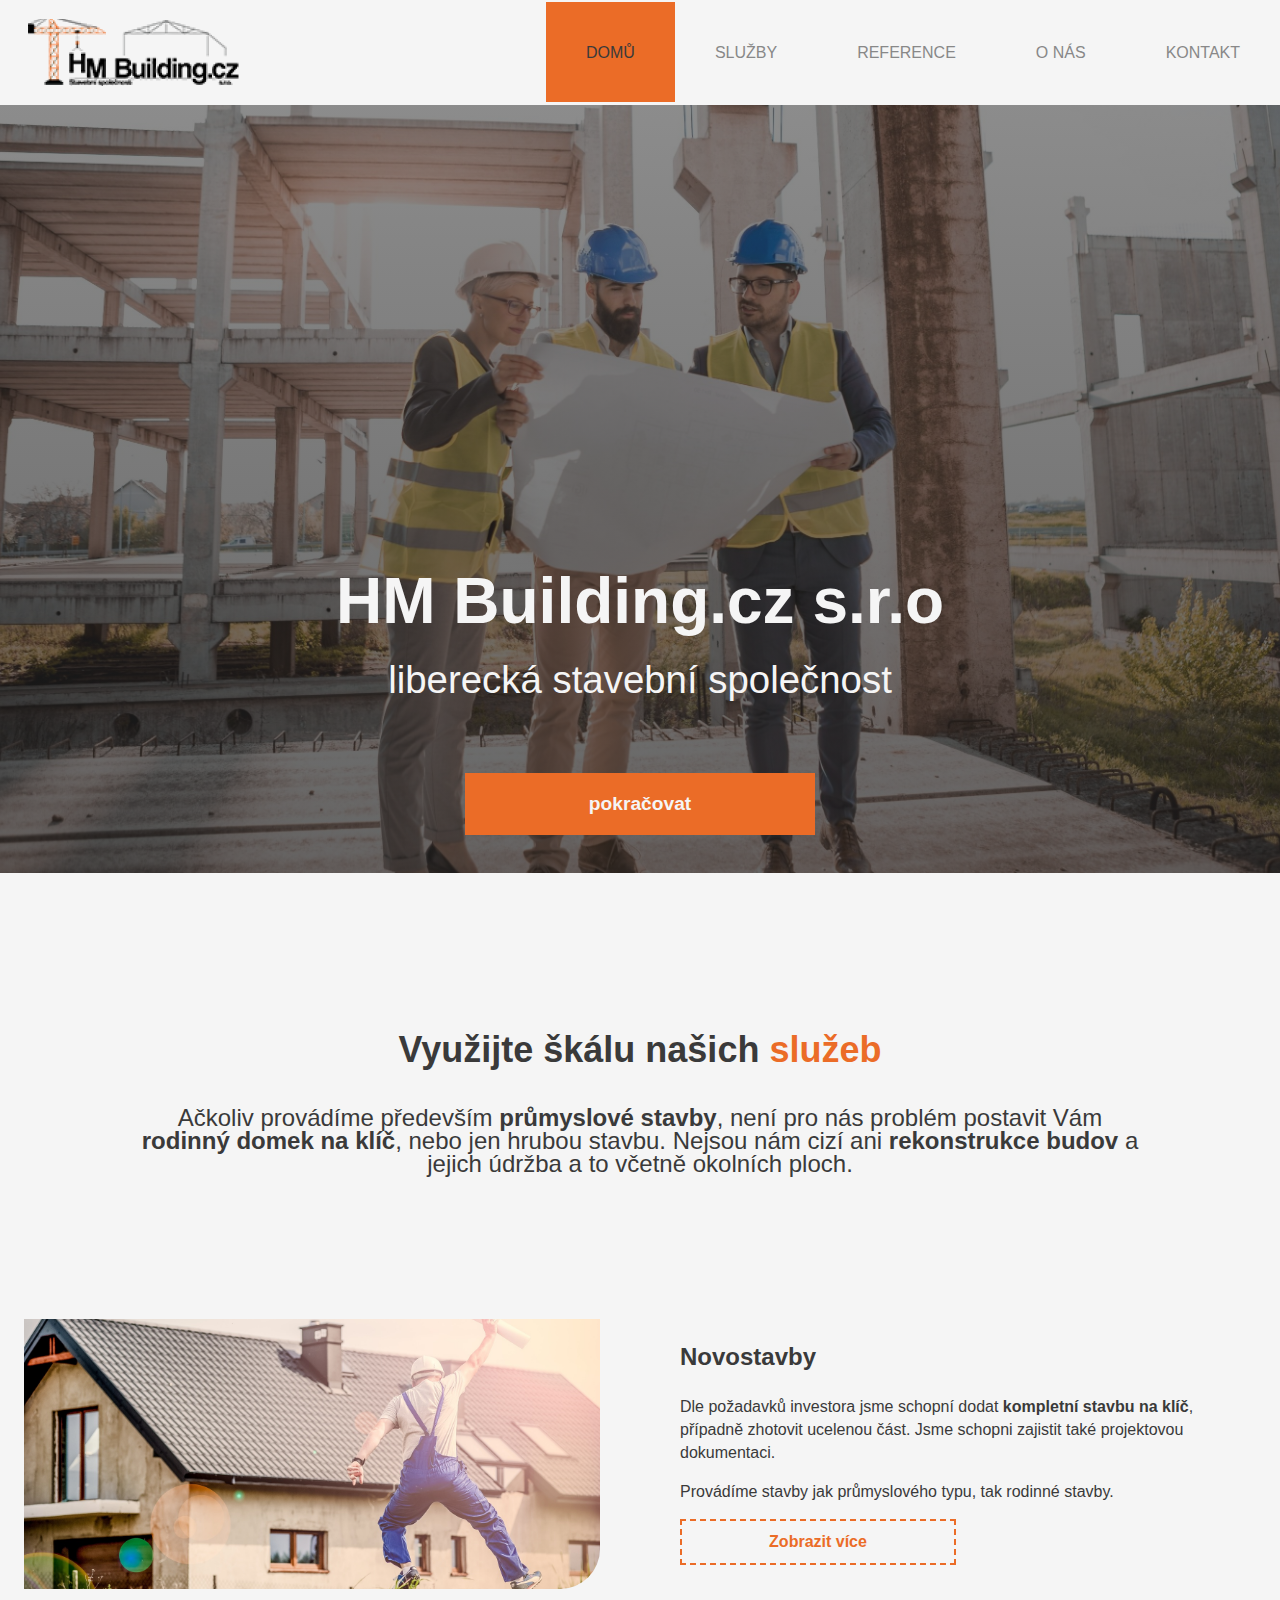
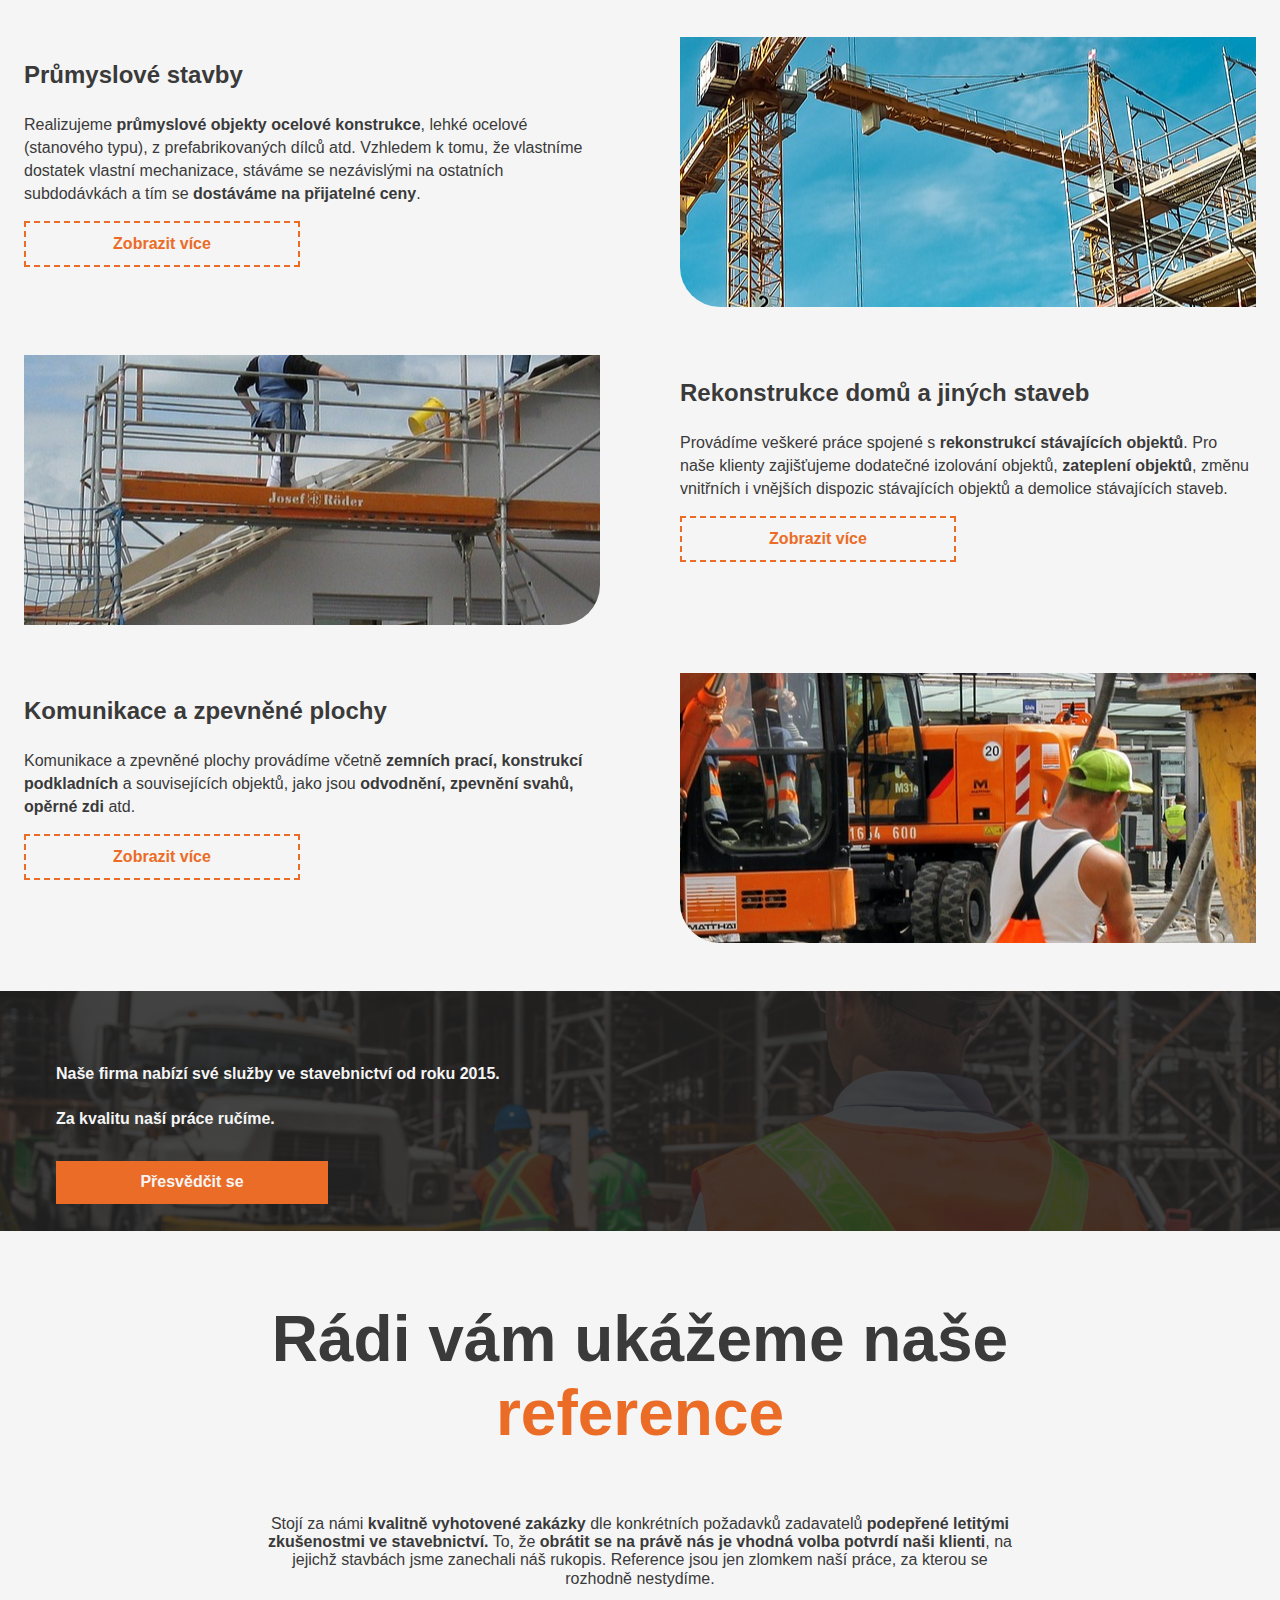
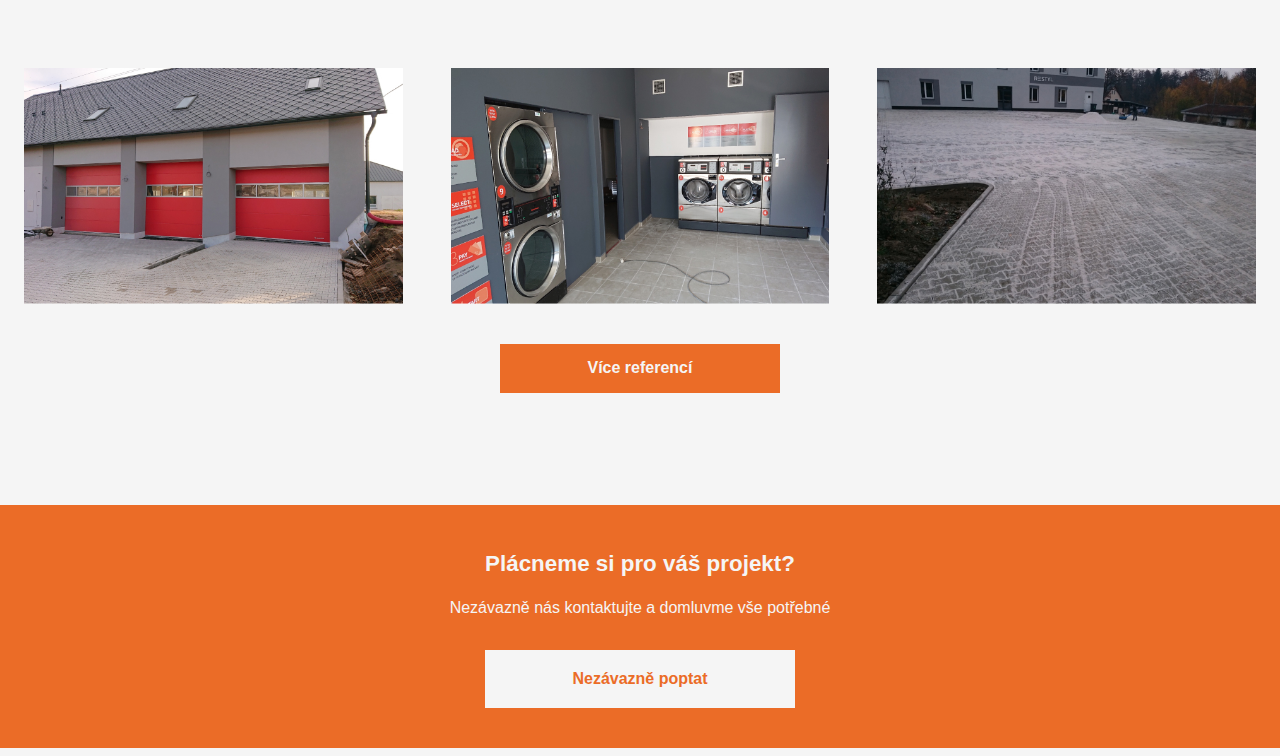
==== commit 45793d70: "." ====
--- a/index.html
+++ b/index.html
@@ -1,33 +1,33 @@
 <!DOCTYPE html>
-<html lang="en">
+<html lang="cs">
 <head>
     <meta charset="UTF-8">
     <meta http-equiv="X-UA-Compatible" content="IE=edge">
     <meta name="viewport" content="width=device-width, initial-scale=1.0">
     <title>HmBuilding</title>
-    <link href='https://fonts.googleapis.com/css?family=Open Sans' rel='stylesheet'>
+    <link href='https://fonts.googleapis.com/css?family=OpenSans' rel='stylesheet'>
     <link rel="stylesheet" href="CSS/normalize.css">
     <link rel="stylesheet" href="CSS/main.css">
 
 </head>
 <body>
-    <primary>
+    <main>
         <header class="header">
             <nav class="navigation">
                 <div class="navigation__logo"><a href="./index.html"><img src="./media/logo.png" alt="Logo firmy"></a>
                 </div>
         
                 <menu class="navigation__menu">
-                    <span class="menu__arrow"></span>
-                    <li class="menu__item"><a class="active" href="./index.html">DOMŮ</a></li>
-                    <li class="menu__item"><a href="./index.html#services">SLUŽBY</a></li>
-                    <li class="menu__item"><a href="./reference.html">REFERENCE</a></li>
-                    <li class="menu__item"><a href="./onas.html">O NÁS</a></li>
-                    <li class="menu__item"><a href="./kontact.html">KONTAKT</a></li>
+                     
+                    <li class="menu__item"><a class="active" href="./index.html">domů</a></li>
+                    <li class="menu__item"><a href="./index.html#services">služby</a></li>
+                    <li class="menu__item"><a href="./reference.html">reference</a></li>
+                    <li class="menu__item"><a href="./onas.html">o nás</a></li>
+                    <li class="menu__item"><a href="./kontakt.html">kontakt</a></li>
                 </menu>
                 <div class="navigation__hamburger">
                     <input type="checkbox" class="hamburger__toggle-menu">
-                    <p class="hamburger__hamburger-description">MENU</p>
+                    <p class="hamburger__hamburger-description">menu</p>
                     <span class="hamburger__hamburger-line"></span>
                 </div>
             </nav>
@@ -35,9 +35,8 @@
             <div class="page-header">
                 <h1 class="page-header__title">HM Building.cz s.r.o 
                     <span class="page-header__title--break">liberecká stavební společnost</span></h1>
-                <button class="page-header__button button">
-                    <a href="./index.html#services">pokračovat<span class="button__arrow-down"></span></a>
-                </button>
+                <a class="page-header__button button" href="./index.html#services">pokračovat<span class="button__arrow-down"></span>
+                </a>
             </div>
         </header>
     
@@ -54,42 +53,38 @@
         
                 <div class="services__item services__item--img-newbuidlings" >
                     <div class="item__flex">
-                        <h2 class="item__title">NOVOSTAVBY</h2>
+                        <h2 class="item__title">Novostavby</h2>
                         <p class="item__description">Dle požadavků investora jsme schopní dodat <b>kompletní stavbu na klíč</b>, případně zhotovit ucelenou část. Jsme schopni zajistit také projektovou dokumentaci.</p>
                         <p class="item__description">Provádíme stavby jak průmyslového typu, tak rodinné stavby.</p>
-                        <button class="item__button button button--hover-primary">
-                            <a href="./newbuildings.html">Zobrazit více</a>
-                        </button>
+                        <a class="item__button button button--hover-primary" href="./novostavby.html">Zobrazit více
+                        </a>
                     </div>
                 </div>
         
                 <div class="services__item services__item--img-industrialbuildings" >
                     <div class="item__flex">
-                        <h2 class="item__title">PRŮMYSLOVÉ STAVBY</h2>
+                        <h2 class="item__title">Průmyslové stavby</h2>
                         <p class="item__description">Realizujeme <b>průmyslové objekty ocelové konstrukce</b>, lehké ocelové (stanového typu), z prefabrikovaných dílců atd. Vzhledem k tomu, že vlastníme dostatek vlastní mechanizace, stáváme se nezávislými na ostatních subdodávkách a tím se <b>dostáváme na přijatelné ceny</b>.</p>
-                        <button class="item__button button button--hover-primary">
-                            <a href="./industrialbuildings.html">Zobrazit více</a>  
-                        </button>      
+                        <a class="item__button button button--hover-primary" href="./prumyslovestavby.html">Zobrazit více
+                        </a>      
                     </div>
                 </div>
         
                 <div class="services__item services__item--img-reconstructions" >
                     <div class="item__flex">
-                        <h2 class="item__title">REKONSTRUKCE DOMŮ A JINÝCH STAVEB</h2>
+                        <h2 class="item__title">Rekonstrukce domů a jiných staveb</h2>
                         <p class="item__description">Provádíme veškeré práce spojené s <b>rekonstrukcí stávajících objektů</b>. Pro naše klienty zajišťujeme dodatečné izolování objektů, <b>zateplení objektů</b>, změnu vnitřních i vnějších dispozic stávajících objektů a demolice stávajících staveb. </p>
-                        <button class="item__button button button--hover-primary">
-                            <a href="./reconstructions.html">Zobrazit více</a>  
-                        </button>
+                        <a class="item__button button button--hover-primary" href="./rekonstrukce.html">Zobrazit více 
+                        </a>
                     </div>
                 </div>
         
                 <div class="services__item services__item--img-communicationarea" >
                     <div class="item__flex">
-                        <h2 class="item__title">KOMUNIKACE A ZPEVNĚNÉ PLOCHY</h2>
+                        <h2 class="item__title">Komunikace a zpevněné plochy</h2>
                         <p class="item__description">Komunikace a zpevněné plochy provádíme včetně <b>zemních prací, konstrukcí podkladních</b> a souvisejících objektů, jako jsou <b>odvodnění, zpevnění svahů, opěrné zdi</b> atd.</p>
-                        <button class="item__button button button--hover-primary">
-                            <a href="./communicationarea.html">Zobrazit více</a>  
-                        </button>
+                        <a class="item__button button button--hover-primary" href="./komunikace.html">Zobrazit více
+                        </a>
                     </div>
                 </div>
             </div>
@@ -100,9 +95,8 @@
                 <p class="content__description">Naše firma nabízí své služby 
                     ve stavebnictví od roku 2015.
                 <span class="content__description--break">Za kvalitu naší práce ručíme.</span></p>
-                <button class="content__button button button--hover-darkprimary">
-                    <a href="./references.html">Přesvědčit se</a>
-                </button>
+                <a class="content__button button button--hover-darkprimary" href="./reference.html">Přesvědčit se
+                </a>
             </div>
         </section>
 
@@ -113,7 +107,7 @@
             </div>
     
             <div class="references__item">
-                <a class="item__link" href="./sites/references.html">
+                <a class="item__link" href="./hasici.html">
                     <img class="link__image" src="./media/reference/reference-hasicska-zbrojnice-600w.jpg" alt="Hasičárna">
                     <div class="link__overlay">
                         <p class="overlay__title">Hasičská zbrojnice</p>
@@ -123,7 +117,7 @@
             </div>
     
             <div class="references__item">
-                <a class="item__link" href="./sites/references.html">
+                <a class="item__link" href="./pradelna.html">
                     <img class="link__image" src="./media/reference/reference-pradelna-600w.jpg" alt="Prádelna">
                     <div class="link__overlay">
                         <p class="overlay__title">Samoobslužná prádelna</p>
@@ -133,7 +127,7 @@
             </div>
             
             <div class="references__item">
-                <a class="item__link" href="./sites/references.html">
+                <a class="item__link" href="./restyl.html">
                     <img class="link__image" src="./media/reference/reference-plocha-600w.jpg" alt="Dlaždičky">
                     <div class="link__overlay">
                         <p class="overlay__title">Venkovní ploch Restyl</p>
@@ -144,20 +138,18 @@
             
         
     
-            <button class="references__button button button--hover-darkprimary">
-                <a  href="./reference.html">Více referencí</a>
-            </button>
+            <a class="references__button button button--hover-darkprimary" href="./reference.html">Více referencí
+            </a>
         </section>
     
        
         <footer class="footer">
             <p class="footer__title">Plácneme si pro váš projekt?</p>
             <p class="footer__description">Nezávazně nás kontaktujte a domluvme vše potřebné</p>
-            <button class="footer__button button button--hover-darkprimary">
-                <a href="./contact.html">Nezávazně poptat</a>
-            </button>
+            <a class="footer__button button button--hover-darkprimary" href="./kontakt.html">Nezávazně poptat
+            </a>
         </footer>
-    </primary>
+    </main>
 </body>
 </html>
 
--- a/CSS/main.css
+++ b/CSS/main.css
@@ -61,6 +61,7 @@
     padding: 2.6em 2.5em;
     font-weight: 500;
     color: var(--text--gray);
+    text-transform: uppercase;
 }
 
 
@@ -116,6 +117,7 @@
     position: absolute;
     top: 25px;
     right: 1.5em;
+    text-transform: uppercase;
 }
 
 
@@ -398,6 +400,7 @@
     margin-left: auto;
     margin-right: auto;
     margin-bottom: 1em;
+    color: var(--primary);
 }
 
 .footer__button a {
@@ -872,17 +875,7 @@
         gap: 30px;
     }
 
-    .map__overlay {
-        position: absolute;
-        top: 0;
-        bottom: 0;
-        left: 0;
-        right: 0;
-        height: 100%;
-        width: 100%;
-        opacity: 1;
-        background-color: rgba(235, 108, 39, 0.75);
-      }
+    
 
     .contact .content__grid {
         margin-top: 8em;
